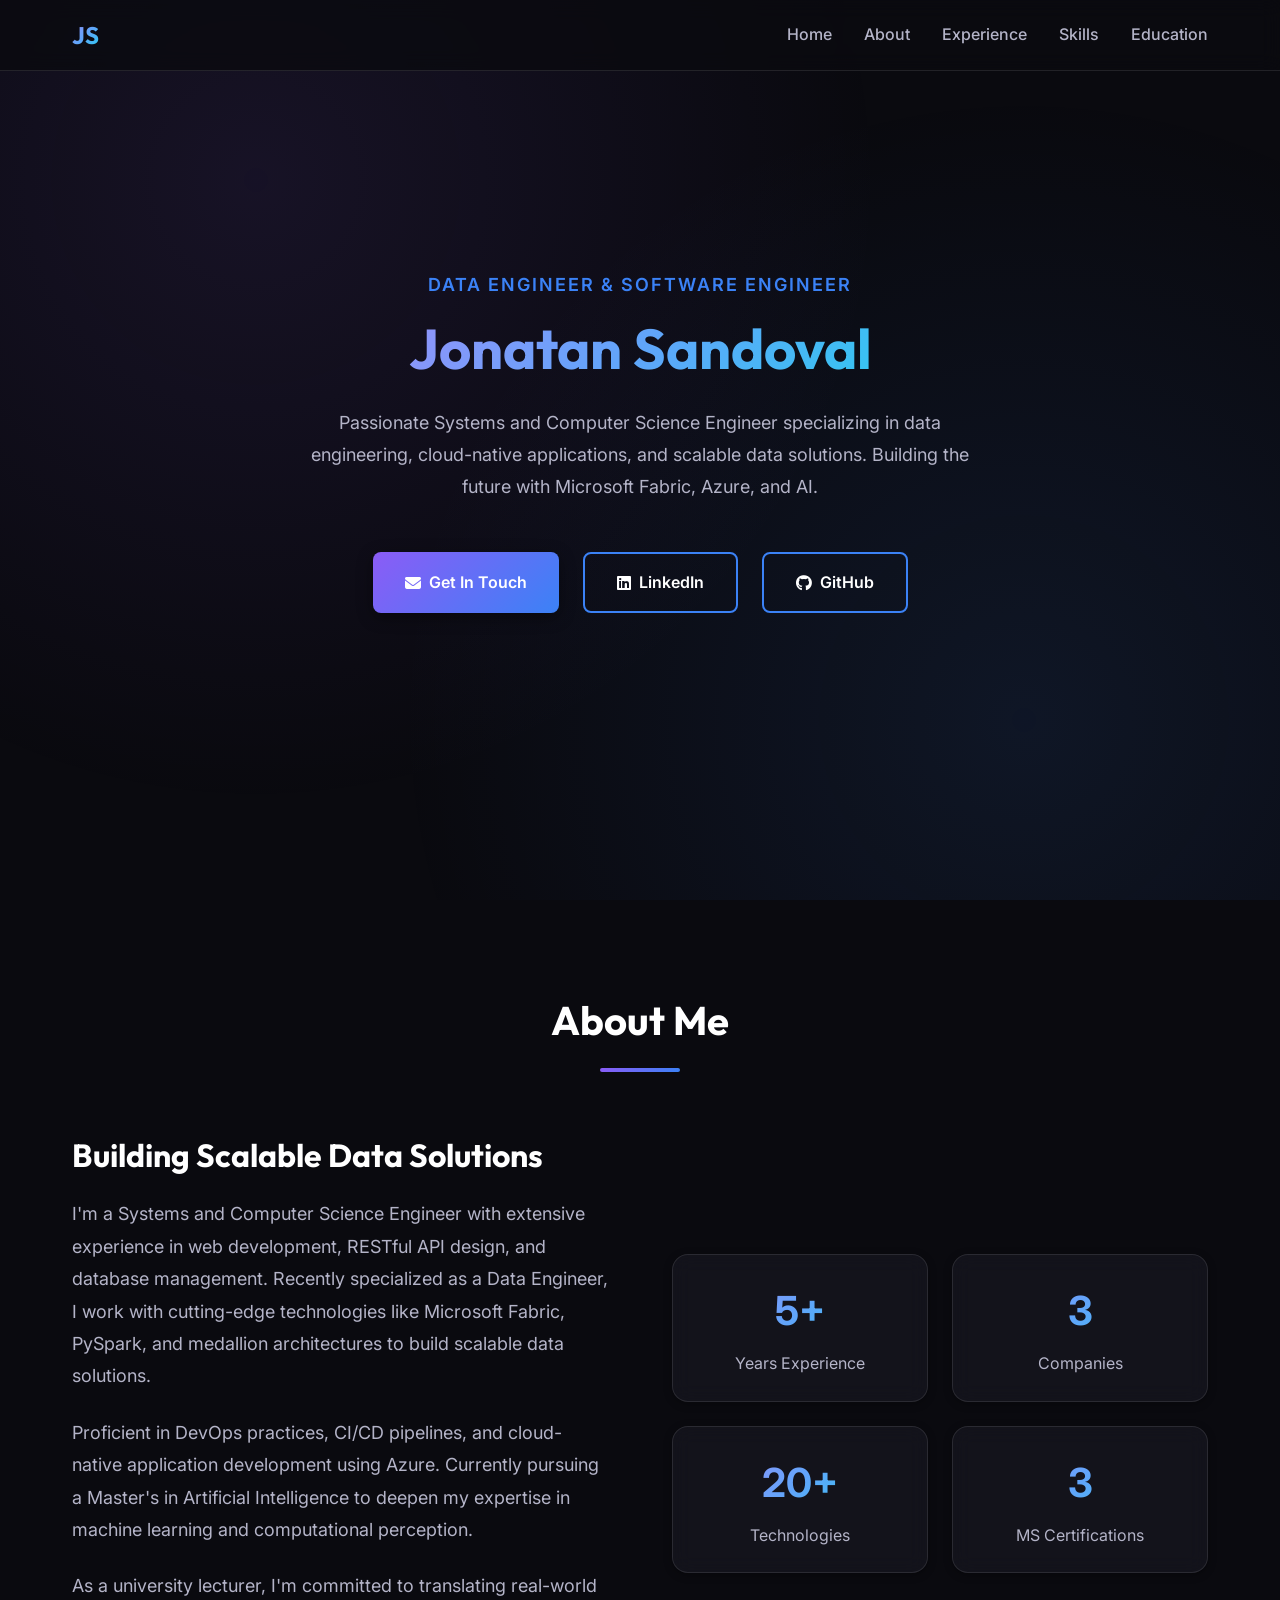
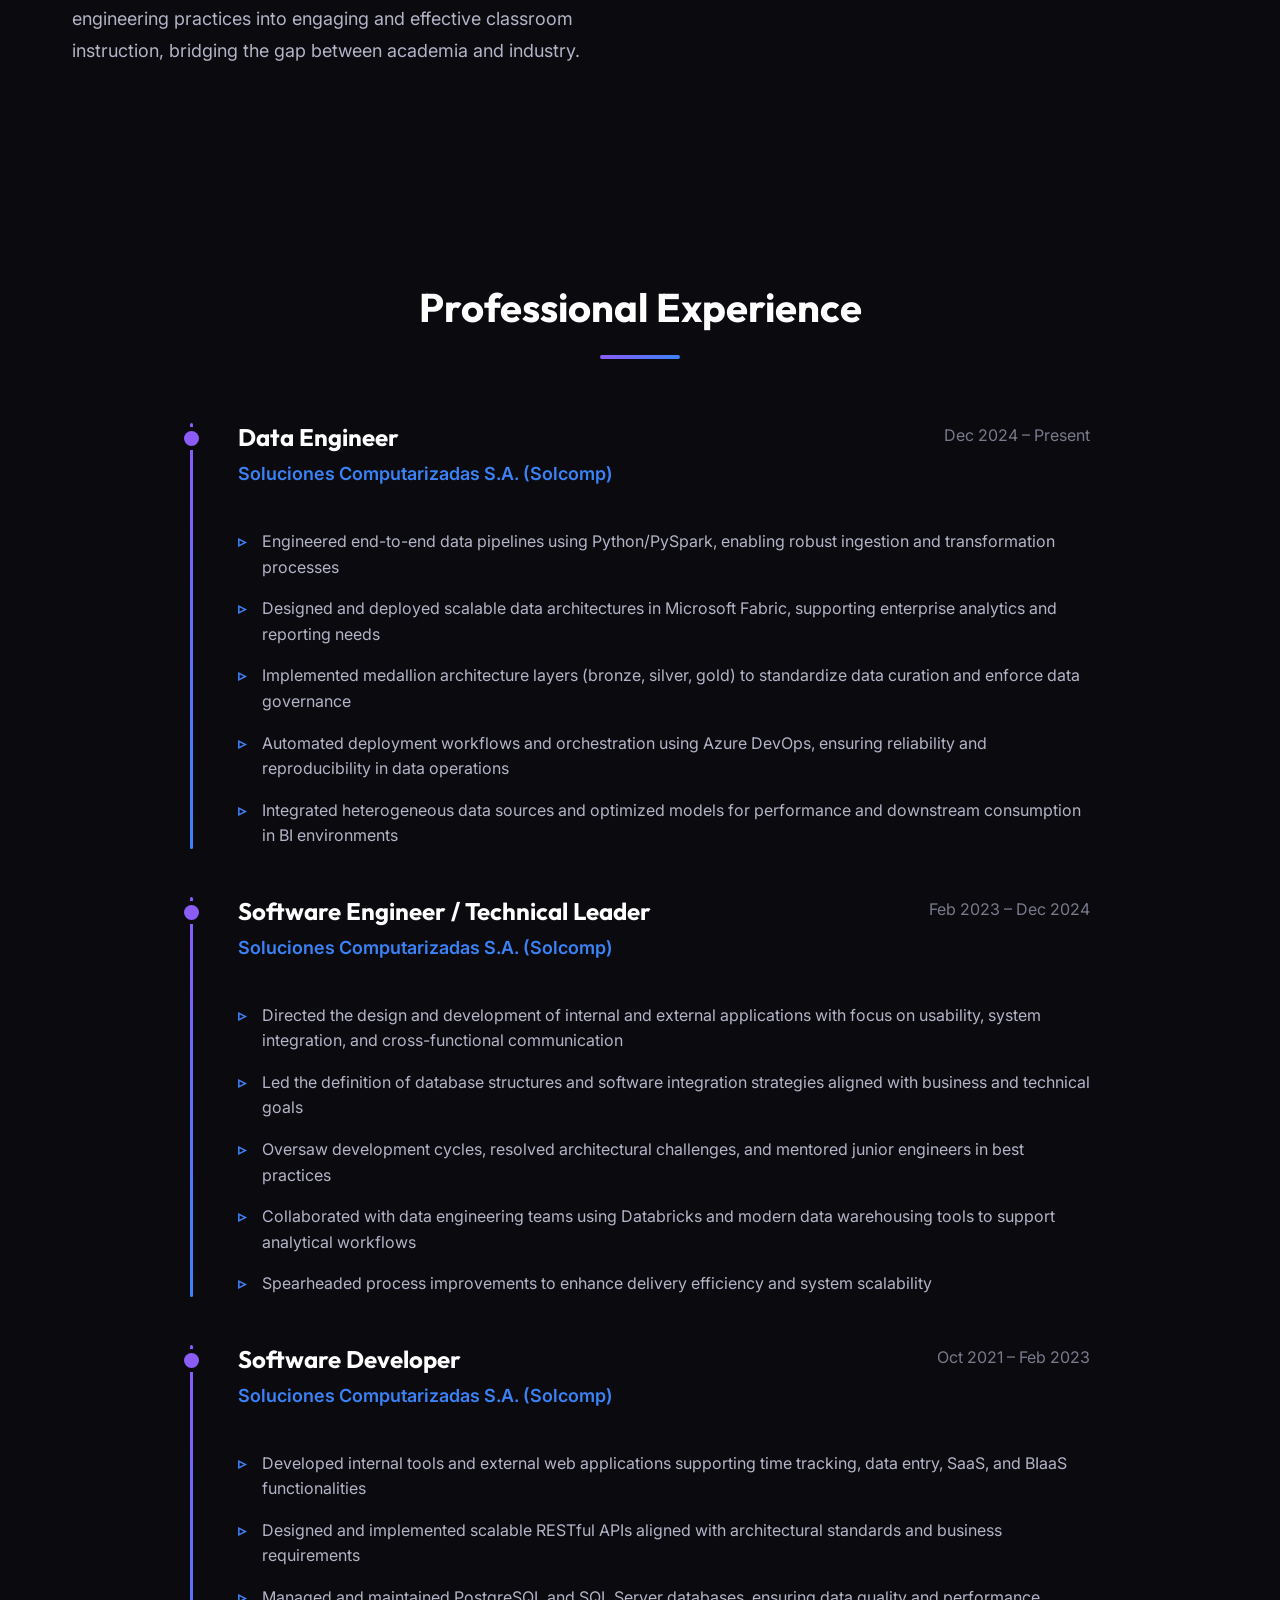
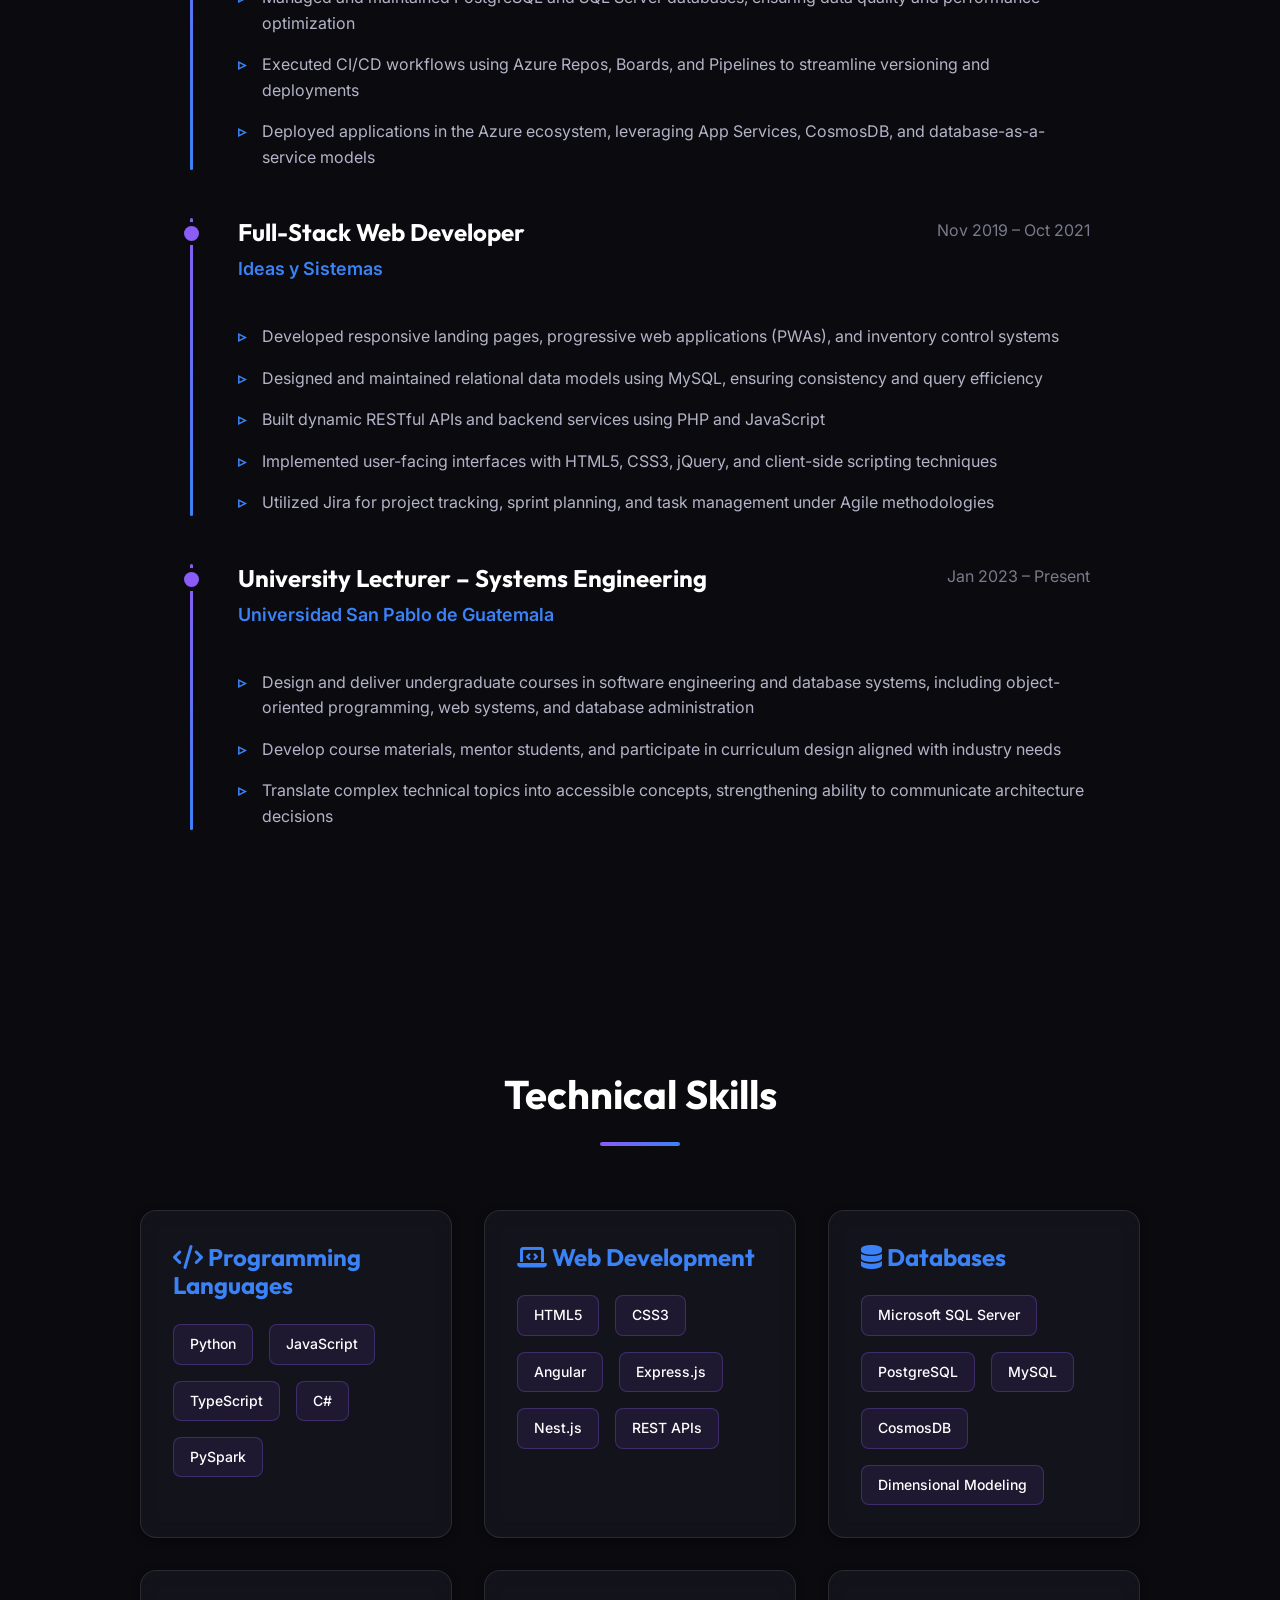
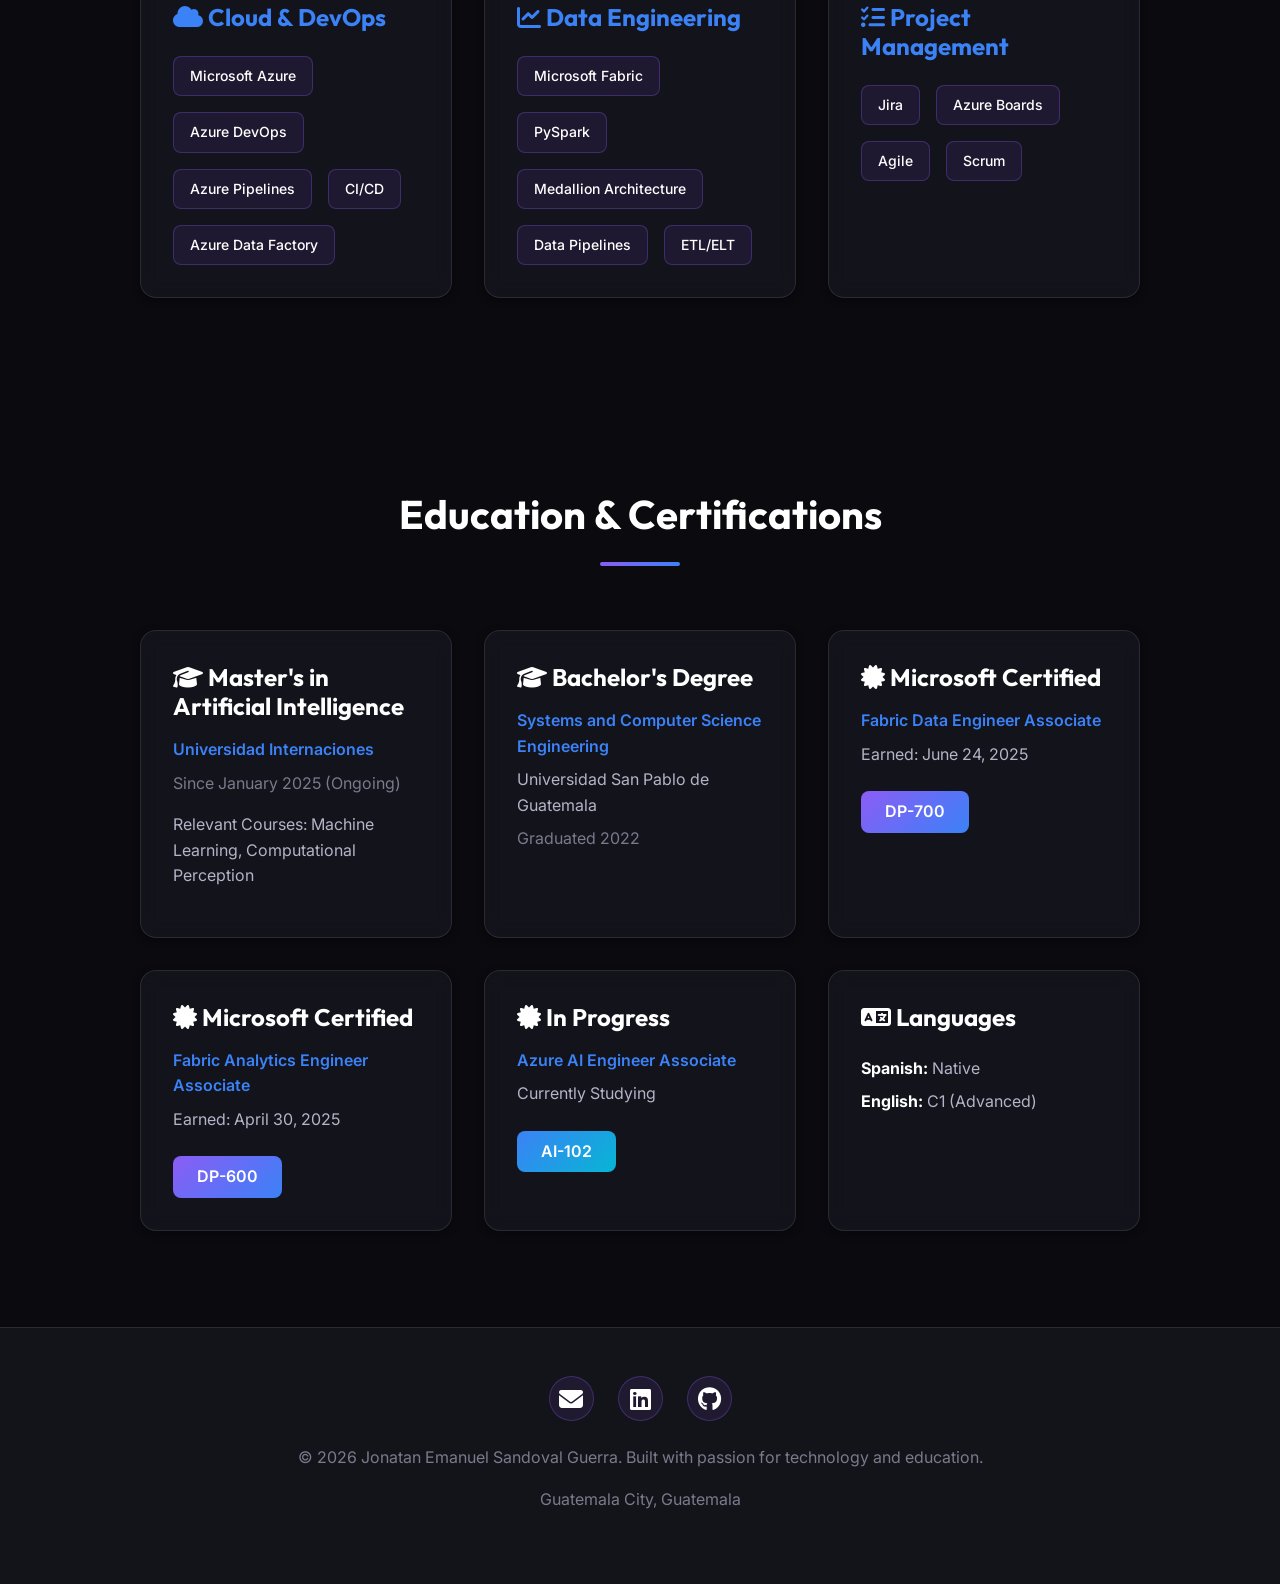
==== portfolio.html @ a6988dd6 ":construction_worker: Initial Portfolio Version" ====
<!DOCTYPE html>
<html lang="es">
<head>
    <meta charset="UTF-8">
    <meta name="viewport" content="width=device-width, initial-scale=1.0">
    <meta name="description" content="Jonatan Sandoval - Data Engineer, Software Engineer, and University Lecturer specializing in cloud-native applications, data pipelines, and AI.">
    <meta name="keywords" content="Data Engineer, Software Engineer, Microsoft Fabric, Azure, PySpark, Web Development">
    <meta name="author" content="Jonatan Emanuel Sandoval Guerra">
    <title>Jonatan Sandoval | Data Engineer & Software Engineer</title>
    
    <!-- Google Fonts -->
    <link rel="preconnect" href="https://fonts.googleapis.com">
    <link rel="preconnect" href="https://fonts.gstatic.com" crossorigin>
    <link href="https://fonts.googleapis.com/css2?family=Inter:wght@300;400;500;600;700&family=Outfit:wght@600;700;800&display=swap" rel="stylesheet">
    
    <!-- Font Awesome for Icons -->
    <link rel="stylesheet" href="https://cdnjs.cloudflare.com/ajax/libs/font-awesome/6.5.1/css/all.min.css">
    
    <!-- Stylesheet -->
    <link rel="stylesheet" href="styles.css">
</head>
<body>
    <!-- Navigation -->
    <nav class="navbar" id="navbar">
        <div class="container nav-container">
            <a href="#home" class="nav-logo">JS</a>
            <button class="nav-toggle" id="navToggle" aria-label="Toggle navigation">
                <span></span>
                <span></span>
                <span></span>
            </button>
            <ul class="nav-menu" id="navMenu">
                <li><a href="#home" class="nav-link">Home</a></li>
                <li><a href="#about" class="nav-link">About</a></li>
                <li><a href="#experience" class="nav-link">Experience</a></li>
                <li><a href="#skills" class="nav-link">Skills</a></li>
                <li><a href="#education" class="nav-link">Education</a></li>
            </ul>
        </div>
    </nav>

    <!-- Hero Section -->
    <section class="hero section" id="home">
        <div class="container">
            <div class="hero-content">
                <p class="hero-subtitle">Data Engineer & Software Engineer</p>
                <h1 class="hero-title">Jonatan Sandoval</h1>
                <p class="hero-description">
                    Passionate Systems and Computer Science Engineer specializing in data engineering, cloud-native applications, 
                    and scalable data solutions. Building the future with Microsoft Fabric, Azure, and AI.
                </p>
                <div class="hero-cta">
                    <a href="mailto:jona.sandovalguerra@gmail.com" class="btn btn-primary">
                        <i class="fas fa-envelope"></i> Get In Touch
                    </a>
                    <a href="https://www.linkedin.com/in/jonatan-sandoval/" target="_blank" rel="noopener noreferrer" class="btn btn-secondary">
                        <i class="fab fa-linkedin"></i> LinkedIn
                    </a>
                    <a href="https://www.github.com/Jonatan-ESG" target="_blank" rel="noopener noreferrer" class="btn btn-secondary">
                        <i class="fab fa-github"></i> GitHub
                    </a>
                </div>
            </div>
        </div>
    </section>

    <!-- About Section -->
    <section class="about section" id="about">
        <div class="container">
            <h2 class="section-title">About Me</h2>
            <div class="about-content">
                <div class="about-text">
                    <h3>Building Scalable Data Solutions</h3>
                    <p>
                        I'm a Systems and Computer Science Engineer with extensive experience in web development, 
                        RESTful API design, and database management. Recently specialized as a Data Engineer, 
                        I work with cutting-edge technologies like Microsoft Fabric, PySpark, and medallion architectures 
                        to build scalable data solutions.
                    </p>
                    <p>
                        Proficient in DevOps practices, CI/CD pipelines, and cloud-native application development using Azure. 
                        Currently pursuing a Master's in Artificial Intelligence to deepen my expertise in machine learning 
                        and computational perception.
                    </p>
                    <p>
                        As a university lecturer, I'm committed to translating real-world engineering practices into 
                        engaging and effective classroom instruction, bridging the gap between academia and industry.
                    </p>
                </div>
                <div class="about-stats">
                    <div class="stat-card card">
                        <span class="stat-number">5+</span>
                        <span class="stat-label">Years Experience</span>
                    </div>
                    <div class="stat-card card">
                        <span class="stat-number">3</span>
                        <span class="stat-label">Companies</span>
                    </div>
                    <div class="stat-card card">
                        <span class="stat-number">20+</span>
                        <span class="stat-label">Technologies</span>
                    </div>
                    <div class="stat-card card">
                        <span class="stat-number">3</span>
                        <span class="stat-label">MS Certifications</span>
                    </div>
                </div>
            </div>
        </div>
    </section>

    <!-- Experience Section -->
    <section class="experience section" id="experience">
        <div class="container">
            <h2 class="section-title">Professional Experience</h2>
            <div class="experience-timeline">
                <!-- Current Role -->
                <div class="timeline-item fade-in">
                    <div class="timeline-header">
                        <div>
                            <h3 class="timeline-title">Data Engineer</h3>
                            <p class="timeline-company">Soluciones Computarizadas S.A. (Solcomp)</p>
                        </div>
                        <span class="timeline-date">Dec 2024 – Present</span>
                    </div>
                    <ul class="timeline-description">
                        <li>Engineered end-to-end data pipelines using Python/PySpark, enabling robust ingestion and transformation processes</li>
                        <li>Designed and deployed scalable data architectures in Microsoft Fabric, supporting enterprise analytics and reporting needs</li>
                        <li>Implemented medallion architecture layers (bronze, silver, gold) to standardize data curation and enforce data governance</li>
                        <li>Automated deployment workflows and orchestration using Azure DevOps, ensuring reliability and reproducibility in data operations</li>
                        <li>Integrated heterogeneous data sources and optimized models for performance and downstream consumption in BI environments</li>
                    </ul>
                </div>

                <!-- Software Engineer / Technical Leader -->
                <div class="timeline-item fade-in">
                    <div class="timeline-header">
                        <div>
                            <h3 class="timeline-title">Software Engineer / Technical Leader</h3>
                            <p class="timeline-company">Soluciones Computarizadas S.A. (Solcomp)</p>
                        </div>
                        <span class="timeline-date">Feb 2023 – Dec 2024</span>
                    </div>
                    <ul class="timeline-description">
                        <li>Directed the design and development of internal and external applications with focus on usability, system integration, and cross-functional communication</li>
                        <li>Led the definition of database structures and software integration strategies aligned with business and technical goals</li>
                        <li>Oversaw development cycles, resolved architectural challenges, and mentored junior engineers in best practices</li>
                        <li>Collaborated with data engineering teams using Databricks and modern data warehousing tools to support analytical workflows</li>
                        <li>Spearheaded process improvements to enhance delivery efficiency and system scalability</li>
                    </ul>
                </div>

                <!-- Software Developer -->
                <div class="timeline-item fade-in">
                    <div class="timeline-header">
                        <div>
                            <h3 class="timeline-title">Software Developer</h3>
                            <p class="timeline-company">Soluciones Computarizadas S.A. (Solcomp)</p>
                        </div>
                        <span class="timeline-date">Oct 2021 – Feb 2023</span>
                    </div>
                    <ul class="timeline-description">
                        <li>Developed internal tools and external web applications supporting time tracking, data entry, SaaS, and BIaaS functionalities</li>
                        <li>Designed and implemented scalable RESTful APIs aligned with architectural standards and business requirements</li>
                        <li>Managed and maintained PostgreSQL and SQL Server databases, ensuring data quality and performance optimization</li>
                        <li>Executed CI/CD workflows using Azure Repos, Boards, and Pipelines to streamline versioning and deployments</li>
                        <li>Deployed applications in the Azure ecosystem, leveraging App Services, CosmosDB, and database-as-a-service models</li>
                    </ul>
                </div>

                <!-- Full-Stack Web Developer -->
                <div class="timeline-item fade-in">
                    <div class="timeline-header">
                        <div>
                            <h3 class="timeline-title">Full-Stack Web Developer</h3>
                            <p class="timeline-company">Ideas y Sistemas</p>
                        </div>
                        <span class="timeline-date">Nov 2019 – Oct 2021</span>
                    </div>
                    <ul class="timeline-description">
                        <li>Developed responsive landing pages, progressive web applications (PWAs), and inventory control systems</li>
                        <li>Designed and maintained relational data models using MySQL, ensuring consistency and query efficiency</li>
                        <li>Built dynamic RESTful APIs and backend services using PHP and JavaScript</li>
                        <li>Implemented user-facing interfaces with HTML5, CSS3, jQuery, and client-side scripting techniques</li>
                        <li>Utilized Jira for project tracking, sprint planning, and task management under Agile methodologies</li>
                    </ul>
                </div>

                <!-- University Lecturer -->
                <div class="timeline-item fade-in">
                    <div class="timeline-header">
                        <div>
                            <h3 class="timeline-title">University Lecturer – Systems Engineering</h3>
                            <p class="timeline-company">Universidad San Pablo de Guatemala</p>
                        </div>
                        <span class="timeline-date">Jan 2023 – Present</span>
                    </div>
                    <ul class="timeline-description">
                        <li>Design and deliver undergraduate courses in software engineering and database systems, including object-oriented programming, web systems, and database administration</li>
                        <li>Develop course materials, mentor students, and participate in curriculum design aligned with industry needs</li>
                        <li>Translate complex technical topics into accessible concepts, strengthening ability to communicate architecture decisions</li>
                    </ul>
                </div>
            </div>
        </div>
    </section>

    <!-- Skills Section -->
    <section class="skills section" id="skills">
        <div class="container">
            <h2 class="section-title">Technical Skills</h2>
            <div class="skills-grid">
                <div class="skill-category card">
                    <h3><i class="fas fa-code"></i> Programming Languages</h3>
                    <div class="skill-tags">
                        <span class="skill-tag">Python</span>
                        <span class="skill-tag">JavaScript</span>
                        <span class="skill-tag">TypeScript</span>
                        <span class="skill-tag">C#</span>
                        <span class="skill-tag">PySpark</span>
                    </div>
                </div>

                <div class="skill-category card">
                    <h3><i class="fas fa-laptop-code"></i> Web Development</h3>
                    <div class="skill-tags">
                        <span class="skill-tag">HTML5</span>
                        <span class="skill-tag">CSS3</span>
                        <span class="skill-tag">Angular</span>
                        <span class="skill-tag">Express.js</span>
                        <span class="skill-tag">Nest.js</span>
                        <span class="skill-tag">REST APIs</span>
                    </div>
                </div>

                <div class="skill-category card">
                    <h3><i class="fas fa-database"></i> Databases</h3>
                    <div class="skill-tags">
                        <span class="skill-tag">Microsoft SQL Server</span>
                        <span class="skill-tag">PostgreSQL</span>
                        <span class="skill-tag">MySQL</span>
                        <span class="skill-tag">CosmosDB</span>
                        <span class="skill-tag">Dimensional Modeling</span>
                    </div>
                </div>

                <div class="skill-category card">
                    <h3><i class="fas fa-cloud"></i> Cloud & DevOps</h3>
                    <div class="skill-tags">
                        <span class="skill-tag">Microsoft Azure</span>
                        <span class="skill-tag">Azure DevOps</span>
                        <span class="skill-tag">Azure Pipelines</span>
                        <span class="skill-tag">CI/CD</span>
                        <span class="skill-tag">Azure Data Factory</span>
                    </div>
                </div>

                <div class="skill-category card">
                    <h3><i class="fas fa-chart-line"></i> Data Engineering</h3>
                    <div class="skill-tags">
                        <span class="skill-tag">Microsoft Fabric</span>
                        <span class="skill-tag">PySpark</span>
                        <span class="skill-tag">Medallion Architecture</span>
                        <span class="skill-tag">Data Pipelines</span>
                        <span class="skill-tag">ETL/ELT</span>
                    </div>
                </div>

                <div class="skill-category card">
                    <h3><i class="fas fa-tasks"></i> Project Management</h3>
                    <div class="skill-tags">
                        <span class="skill-tag">Jira</span>
                        <span class="skill-tag">Azure Boards</span>
                        <span class="skill-tag">Agile</span>
                        <span class="skill-tag">Scrum</span>
                    </div>
                </div>
            </div>
        </div>
    </section>

    <!-- Education Section -->
    <section class="education section" id="education">
        <div class="container">
            <h2 class="section-title">Education & Certifications</h2>
            <div class="education-grid">
                <div class="education-card card">
                    <h3><i class="fas fa-graduation-cap"></i> Master's in Artificial Intelligence</h3>
                    <p class="education-degree">Universidad Internaciones</p>
                    <p class="education-date">Since January 2025 (Ongoing)</p>
                    <p style="margin-top: var(--spacing-sm); color: var(--color-text-secondary);">
                        Relevant Courses: Machine Learning, Computational Perception
                    </p>
                </div>

                <div class="education-card card">
                    <h3><i class="fas fa-graduation-cap"></i> Bachelor's Degree</h3>
                    <p class="education-degree">Systems and Computer Science Engineering</p>
                    <p style="color: var(--color-text-secondary); margin-bottom: var(--spacing-xs);">Universidad San Pablo de Guatemala</p>
                    <p class="education-date">Graduated 2022</p>
                </div>

                <div class="education-card card">
                    <h3><i class="fas fa-certificate"></i> Microsoft Certified</h3>
                    <p class="education-degree">Fabric Data Engineer Associate</p>
                    <p style="color: var(--color-text-secondary); margin-bottom: var(--spacing-xs);">Earned: June 24, 2025</p>
                    <span class="certification-badge">DP-700</span>
                </div>

                <div class="education-card card">
                    <h3><i class="fas fa-certificate"></i> Microsoft Certified</h3>
                    <p class="education-degree">Fabric Analytics Engineer Associate</p>
                    <p style="color: var(--color-text-secondary); margin-bottom: var(--spacing-xs);">Earned: April 30, 2025</p>
                    <span class="certification-badge">DP-600</span>
                </div>

                <div class="education-card card">
                    <h3><i class="fas fa-certificate"></i> In Progress</h3>
                    <p class="education-degree">Azure AI Engineer Associate</p>
                    <p style="color: var(--color-text-secondary); margin-bottom: var(--spacing-xs);">Currently Studying</p>
                    <span class="certification-badge" style="background: linear-gradient(135deg, #3b82f6, #06b6d4);">AI-102</span>
                </div>

                <div class="education-card card">
                    <h3><i class="fas fa-language"></i> Languages</h3>
                    <div style="margin-top: var(--spacing-md);">
                        <p style="color: var(--color-text-secondary); margin-bottom: var(--spacing-xs);">
                            <strong style="color: var(--color-text-primary);">Spanish:</strong> Native
                        </p>
                        <p style="color: var(--color-text-secondary);">
                            <strong style="color: var(--color-text-primary);">English:</strong> C1 (Advanced)
                        </p>
                    </div>
                </div>
            </div>
        </div>
    </section>

    <!-- Footer -->
    <footer class="footer">
        <div class="container">
            <div class="footer-content">
                <div class="social-links">
                    <a href="mailto:jona.sandovalguerra@gmail.com" class="social-link" aria-label="Email">
                        <i class="fas fa-envelope"></i>
                    </a>
                    <a href="https://www.linkedin.com/in/jonatan-sandoval/" target="_blank" rel="noopener noreferrer" class="social-link" aria-label="LinkedIn">
                        <i class="fab fa-linkedin"></i>
                    </a>
                    <a href="https://www.github.com/Jonatan-ESG" target="_blank" rel="noopener noreferrer" class="social-link" aria-label="GitHub">
                        <i class="fab fa-github"></i>
                    </a>
                </div>
                <p class="footer-text">
                    &copy; 2026 Jonatan Emanuel Sandoval Guerra. Built with passion for technology and education.
                </p>
                <p class="footer-text">
                    Guatemala City, Guatemala
                </p>
            </div>
        </div>
    </footer>

    <!-- JavaScript -->
    <script src="script.js"></script>
</body>
</html>
---- styles.css ----
/* ===== CSS CUSTOM PROPERTIES (DESIGN TOKENS) ===== */
:root {
  /* Color Palette */
  --color-bg-primary: #0a0a0f;
  --color-bg-secondary: #13131a;
  --color-bg-card: rgba(25, 25, 35, 0.6);
  --color-text-primary: #ffffff;
  --color-text-secondary: #b4b4c8;
  --color-text-muted: #7a7a8c;
  
  /* Gradient Colors */
  --color-accent-1: #8b5cf6;
  --color-accent-2: #3b82f6;
  --color-accent-3: #06b6d4;
  --gradient-primary: linear-gradient(135deg, var(--color-accent-1), var(--color-accent-2));
  --gradient-secondary: linear-gradient(135deg, var(--color-accent-2), var(--color-accent-3));
  --gradient-text: linear-gradient(135deg, #a78bfa, #60a5fa, #22d3ee);
  
  /* Spacing */
  --spacing-xs: 0.5rem;
  --spacing-sm: 1rem;
  --spacing-md: 1.5rem;
  --spacing-lg: 2rem;
  --spacing-xl: 3rem;
  --spacing-2xl: 4rem;
  --spacing-3xl: 6rem;
  
  /* Typography */
  --font-primary: 'Inter', -apple-system, BlinkMacSystemFont, 'Segoe UI', sans-serif;
  --font-heading: 'Outfit', -apple-system, BlinkMacSystemFont, 'Segoe UI', sans-serif;
  --font-size-xs: 0.875rem;
  --font-size-sm: 1rem;
  --font-size-md: 1.125rem;
  --font-size-lg: 1.5rem;
  --font-size-xl: 2rem;
  --font-size-2xl: 2.5rem;
  --font-size-3xl: 3.5rem;
  
  /* Effects */
  --border-radius-sm: 0.5rem;
  --border-radius-md: 1rem;
  --border-radius-lg: 1.5rem;
  --shadow-sm: 0 2px 8px rgba(0, 0, 0, 0.3);
  --shadow-md: 0 4px 16px rgba(0, 0, 0, 0.4);
  --shadow-lg: 0 8px 32px rgba(0, 0, 0, 0.5);
  --shadow-glow: 0 0 40px rgba(139, 92, 246, 0.3);
  
  /* Transitions */
  --transition-fast: 0.2s ease;
  --transition-normal: 0.3s ease;
  --transition-slow: 0.5s ease;
}

/* ===== RESET & BASE STYLES ===== */
* {
  margin: 0;
  padding: 0;
  box-sizing: border-box;
}

html {
  scroll-behavior: smooth;
  font-size: 16px;
}

body {
  font-family: var(--font-primary);
  background: var(--color-bg-primary);
  color: var(--color-text-primary);
  line-height: 1.6;
  overflow-x: hidden;
}

/* Background gradient overlay */
body::before {
  content: '';
  position: fixed;
  top: 0;
  left: 0;
  width: 100%;
  height: 100%;
  background: radial-gradient(circle at 20% 20%, rgba(139, 92, 246, 0.1) 0%, transparent 50%),
              radial-gradient(circle at 80% 80%, rgba(59, 130, 246, 0.1) 0%, transparent 50%);
  pointer-events: none;
  z-index: -1;
}

/* ===== TYPOGRAPHY ===== */
h1, h2, h3, h4, h5, h6 {
  font-family: var(--font-heading);
  font-weight: 700;
  line-height: 1.2;
  margin-bottom: var(--spacing-md);
}

h1 {
  font-size: var(--font-size-3xl);
  background: var(--gradient-text);
  -webkit-background-clip: text;
  -webkit-text-fill-color: transparent;
  background-clip: text;
}

h2 {
  font-size: var(--font-size-2xl);
  color: var(--color-text-primary);
}

h3 {
  font-size: var(--font-size-xl);
  color: var(--color-text-primary);
}

p {
  margin-bottom: var(--spacing-sm);
  color: var(--color-text-secondary);
}

a {
  color: var(--color-accent-2);
  text-decoration: none;
  transition: color var(--transition-fast);
}

a:hover {
  color: var(--color-accent-3);
}

/* ===== LAYOUT COMPONENTS ===== */
.container {
  max-width: 1200px;
  margin: 0 auto;
  padding: 0 var(--spacing-lg);
}

.section {
  padding: var(--spacing-3xl) 0;
  position: relative;
}

.section-title {
  text-align: center;
  margin-bottom: var(--spacing-2xl);
  position: relative;
}

.section-title::after {
  content: '';
  display: block;
  width: 80px;
  height: 4px;
  background: var(--gradient-primary);
  margin: var(--spacing-md) auto 0;
  border-radius: 2px;
}

/* ===== NAVIGATION ===== */
.navbar {
  position: fixed;
  top: 0;
  left: 0;
  right: 0;
  background: rgba(10, 10, 15, 0.8);
  backdrop-filter: blur(10px);
  z-index: 1000;
  padding: var(--spacing-sm) 0;
  border-bottom: 1px solid rgba(255, 255, 255, 0.1);
}

.nav-container {
  display: flex;
  justify-content: space-between;
  align-items: center;
}

.nav-logo {
  font-family: var(--font-heading);
  font-size: var(--font-size-lg);
  font-weight: 700;
  background: var(--gradient-text);
  -webkit-background-clip: text;
  -webkit-text-fill-color: transparent;
  background-clip: text;
}

.nav-menu {
  display: flex;
  list-style: none;
  gap: var(--spacing-lg);
}

.nav-link {
  color: var(--color-text-secondary);
  font-weight: 500;
  transition: color var(--transition-fast);
  position: relative;
}

.nav-link::after {
  content: '';
  position: absolute;
  bottom: -4px;
  left: 0;
  width: 0;
  height: 2px;
  background: var(--gradient-primary);
  transition: width var(--transition-normal);
}

.nav-link:hover {
  color: var(--color-text-primary);
}

.nav-link:hover::after {
  width: 100%;
}

.nav-toggle {
  display: none;
  flex-direction: column;
  gap: 4px;
  background: none;
  border: none;
  cursor: pointer;
}

.nav-toggle span {
  width: 25px;
  height: 3px;
  background: var(--color-text-primary);
  border-radius: 2px;
  transition: var(--transition-fast);
}

/* ===== HERO SECTION ===== */
.hero {
  min-height: 100vh;
  display: flex;
  align-items: center;
  justify-content: center;
  text-align: center;
  position: relative;
  padding-top: 80px;
}

.hero-content {
  animation: fadeInUp 1s ease;
}

.hero-subtitle {
  font-size: var(--font-size-md);
  color: var(--color-accent-2);
  font-weight: 600;
  margin-bottom: var(--spacing-sm);
  text-transform: uppercase;
  letter-spacing: 2px;
}

.hero-title {
  margin-bottom: var(--spacing-md);
}

.hero-description {
  font-size: var(--font-size-md);
  color: var(--color-text-secondary);
  max-width: 700px;
  margin: 0 auto var(--spacing-xl);
  line-height: 1.8;
}

.hero-cta {
  display: flex;
  gap: var(--spacing-md);
  justify-content: center;
  flex-wrap: wrap;
}

/* ===== BUTTONS ===== */
.btn {
  display: inline-flex;
  align-items: center;
  gap: var(--spacing-xs);
  padding: var(--spacing-sm) var(--spacing-lg);
  border-radius: var(--border-radius-sm);
  font-weight: 600;
  font-size: var(--font-size-sm);
  cursor: pointer;
  transition: all var(--transition-normal);
  border: none;
  text-decoration: none;
}

.btn-primary {
  background: var(--gradient-primary);
  color: var(--color-text-primary);
  box-shadow: var(--shadow-md);
}

.btn-primary:hover {
  transform: translateY(-2px);
  box-shadow: var(--shadow-glow);
}

.btn-secondary {
  background: transparent;
  color: var(--color-text-primary);
  border: 2px solid var(--color-accent-2);
}

.btn-secondary:hover {
  background: rgba(59, 130, 246, 0.1);
  transform: translateY(-2px);
}

/* ===== CARDS ===== */
.card {
  background: var(--color-bg-card);
  backdrop-filter: blur(10px);
  border: 1px solid rgba(255, 255, 255, 0.1);
  border-radius: var(--border-radius-md);
  padding: var(--spacing-lg);
  transition: all var(--transition-normal);
  box-shadow: var(--shadow-sm);
}

.card:hover {
  transform: translateY(-4px);
  box-shadow: var(--shadow-md);
  border-color: rgba(139, 92, 246, 0.3);
}

/* ===== ABOUT SECTION ===== */
.about-content {
  display: grid;
  grid-template-columns: 1fr 1fr;
  gap: var(--spacing-2xl);
  align-items: center;
}

.about-text h2 {
  margin-bottom: var(--spacing-md);
}

.about-text p {
  font-size: var(--font-size-md);
  line-height: 1.8;
  margin-bottom: var(--spacing-md);
}

.about-stats {
  display: grid;
  grid-template-columns: repeat(2, 1fr);
  gap: var(--spacing-md);
}

.stat-card {
  text-align: center;
  padding: var(--spacing-md);
}

.stat-number {
  font-size: var(--font-size-2xl);
  font-weight: 700;
  background: var(--gradient-text);
  -webkit-background-clip: text;
  -webkit-text-fill-color: transparent;
  background-clip: text;
  display: block;
  margin-bottom: var(--spacing-xs);
}

.stat-label {
  color: var(--color-text-secondary);
  font-size: var(--font-size-sm);
}

/* ===== EXPERIENCE SECTION ===== */
.experience-timeline {
  position: relative;
  max-width: 900px;
  margin: 0 auto;
}

.timeline-item {
  margin-bottom: var(--spacing-xl);
  position: relative;
  padding-left: var(--spacing-xl);
}

.timeline-item::before {
  content: '';
  position: absolute;
  left: 0;
  top: 0;
  width: 3px;
  height: 100%;
  background: var(--gradient-primary);
  border-radius: 2px;
}

.timeline-item::after {
  content: '';
  position: absolute;
  left: -6px;
  top: 8px;
  width: 15px;
  height: 15px;
  background: var(--color-accent-1);
  border-radius: 50%;
  box-shadow: 0 0 0 4px var(--color-bg-primary);
}

.timeline-header {
  display: flex;
  justify-content: space-between;
  align-items: flex-start;
  margin-bottom: var(--spacing-sm);
  flex-wrap: wrap;
  gap: var(--spacing-sm);
}

.timeline-title {
  font-size: var(--font-size-lg);
  color: var(--color-text-primary);
  margin-bottom: var(--spacing-xs);
}

.timeline-company {
  font-size: var(--font-size-md);
  color: var(--color-accent-2);
  font-weight: 600;
}

.timeline-date {
  color: var(--color-text-muted);
  font-size: var(--font-size-sm);
  white-space: nowrap;
}

.timeline-description {
  list-style: none;
  margin-top: var(--spacing-md);
}

.timeline-description li {
  color: var(--color-text-secondary);
  margin-bottom: var(--spacing-sm);
  padding-left: var(--spacing-md);
  position: relative;
}

.timeline-description li::before {
  content: '▹';
  position: absolute;
  left: 0;
  color: var(--color-accent-2);
  font-weight: bold;
}

/* ===== SKILLS SECTION ===== */
.skills-grid {
  display: grid;
  grid-template-columns: repeat(auto-fit, minmax(280px, 1fr));
  gap: var(--spacing-lg);
  max-width: 1000px;
  margin: 0 auto;
}

.skill-category h3 {
  font-size: var(--font-size-lg);
  margin-bottom: var(--spacing-md);
  color: var(--color-accent-2);
}

.skill-tags {
  display: flex;
  flex-wrap: wrap;
  gap: var(--spacing-sm);
}

.skill-tag {
  background: rgba(139, 92, 246, 0.1);
  border: 1px solid rgba(139, 92, 246, 0.3);
  color: var(--color-text-primary);
  padding: var(--spacing-xs) var(--spacing-sm);
  border-radius: var(--border-radius-sm);
  font-size: var(--font-size-xs);
  font-weight: 500;
  transition: all var(--transition-fast);
}

.skill-tag:hover {
  background: rgba(139, 92, 246, 0.2);
  border-color: rgba(139, 92, 246, 0.5);
  transform: translateY(-2px);
}

/* ===== EDUCATION SECTION ===== */
.education-grid {
  display: grid;
  grid-template-columns: repeat(auto-fit, minmax(300px, 1fr));
  gap: var(--spacing-lg);
  max-width: 1000px;
  margin: 0 auto;
}

.education-card h3 {
  font-size: var(--font-size-lg);
  margin-bottom: var(--spacing-sm);
}

.education-degree {
  color: var(--color-accent-2);
  font-weight: 600;
  margin-bottom: var(--spacing-xs);
}

.education-date {
  color: var(--color-text-muted);
  font-size: var(--font-size-sm);
}

.certification-badge {
  display: inline-block;
  background: var(--gradient-primary);
  color: var(--color-text-primary);
  padding: var(--spacing-xs) var(--spacing-md);
  border-radius: var(--border-radius-sm);
  font-weight: 600;
  font-size: var(--font-size-sm);
  margin-top: var(--spacing-sm);
}

/* ===== FOOTER ===== */
.footer {
  background: var(--color-bg-secondary);
  padding: var(--spacing-xl) 0;
  text-align: center;
  border-top: 1px solid rgba(255, 255, 255, 0.1);
}

.footer-content {
  margin-bottom: var(--spacing-md);
}

.social-links {
  display: flex;
  justify-content: center;
  gap: var(--spacing-md);
  margin-bottom: var(--spacing-md);
}

.social-link {
  width: 45px;
  height: 45px;
  display: flex;
  align-items: center;
  justify-content: center;
  background: rgba(139, 92, 246, 0.1);
  border: 1px solid rgba(139, 92, 246, 0.3);
  border-radius: 50%;
  color: var(--color-text-primary);
  font-size: var(--font-size-lg);
  transition: all var(--transition-normal);
}

.social-link:hover {
  background: var(--gradient-primary);
  border-color: transparent;
  transform: translateY(-4px);
  box-shadow: var(--shadow-glow);
}

.footer-text {
  color: var(--color-text-muted);
  font-size: var(--font-size-sm);
}

/* ===== ANIMATIONS ===== */
@keyframes fadeInUp {
  from {
    opacity: 0;
    transform: translateY(30px);
  }
  to {
    opacity: 1;
    transform: translateY(0);
  }
}

.fade-in {
  opacity: 0;
  animation: fadeInUp 0.8s ease forwards;
}

/* ===== RESPONSIVE DESIGN ===== */
@media (max-width: 768px) {
  :root {
    --font-size-3xl: 2.5rem;
    --font-size-2xl: 2rem;
    --font-size-xl: 1.5rem;
    --spacing-3xl: 4rem;
    --spacing-2xl: 3rem;
  }
  
  .nav-menu {
    position: fixed;
    top: 60px;
    left: -100%;
    width: 100%;
    height: calc(100vh - 60px);
    background: rgba(10, 10, 15, 0.98);
    backdrop-filter: blur(10px);
    flex-direction: column;
    align-items: center;
    padding: var(--spacing-xl);
    transition: left var(--transition-normal);
  }
  
  .nav-menu.active {
    left: 0;
  }
  
  .nav-toggle {
    display: flex;
  }
  
  .about-content {
    grid-template-columns: 1fr;
  }
  
  .about-stats {
    grid-template-columns: repeat(2, 1fr);
  }
  
  .hero-cta {
    flex-direction: column;
    align-items: center;
  }
  
  .btn {
    width: 100%;
    max-width: 300px;
    justify-content: center;
  }
  
  .timeline-item {
    padding-left: var(--spacing-lg);
  }
  
  .timeline-header {
    flex-direction: column;
  }
}

@media (max-width: 480px) {
  .container {
    padding: 0 var(--spacing-md);
  }
  
  .about-stats {
    grid-template-columns: 1fr;
  }
  
  .skills-grid,
  .education-grid {
    grid-template-columns: 1fr;
  }
}
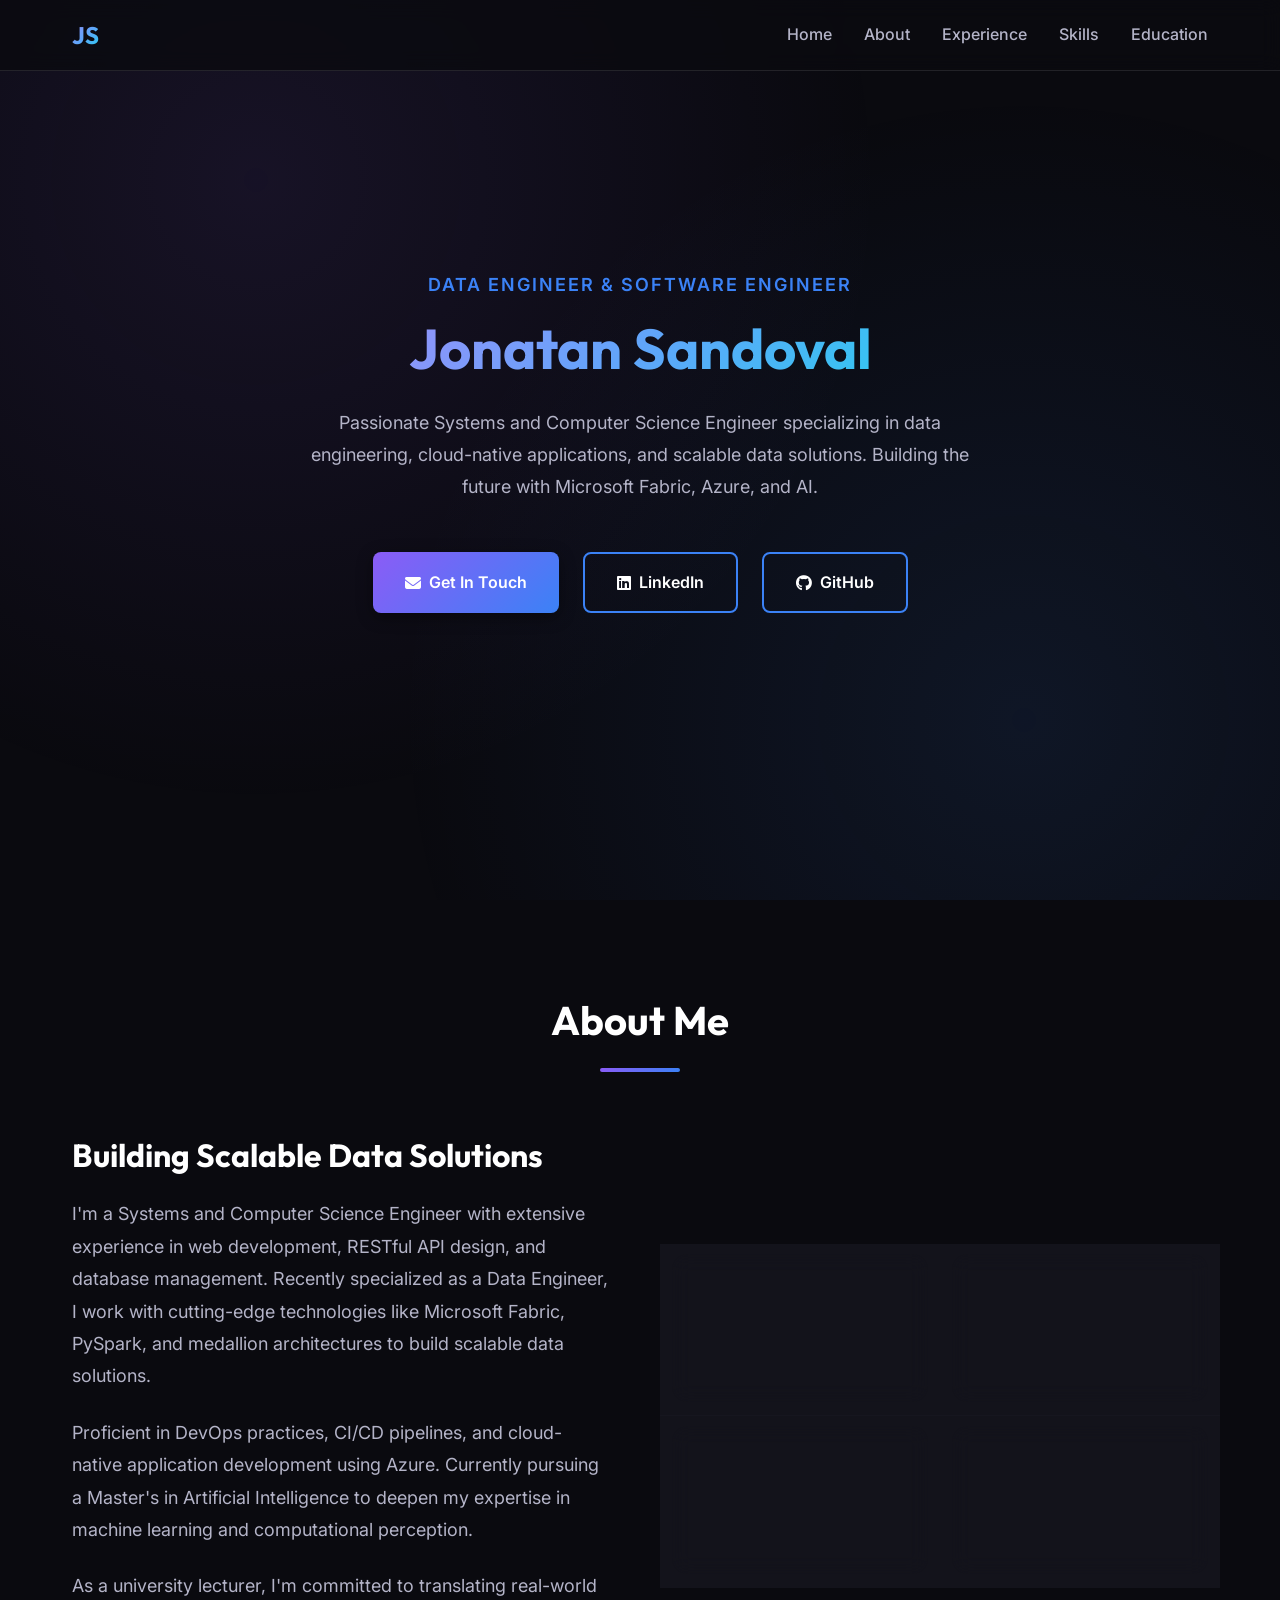
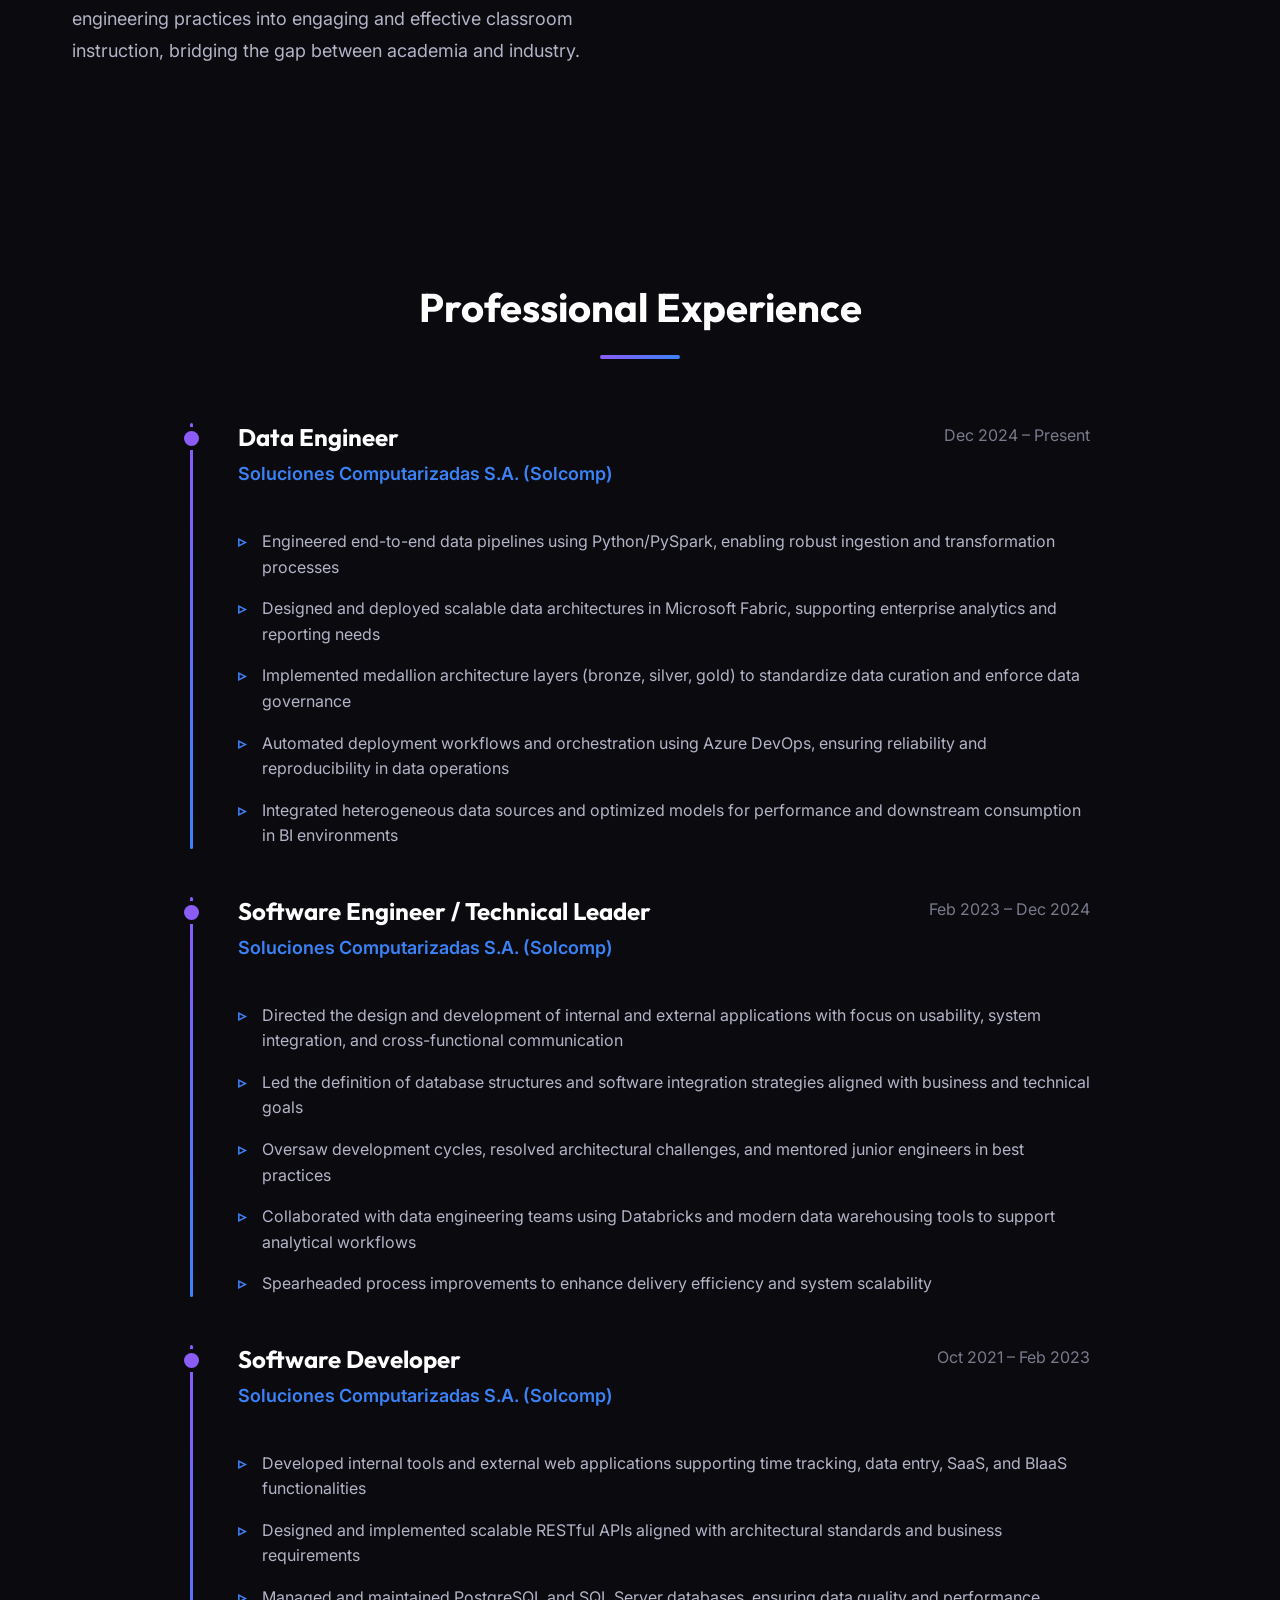
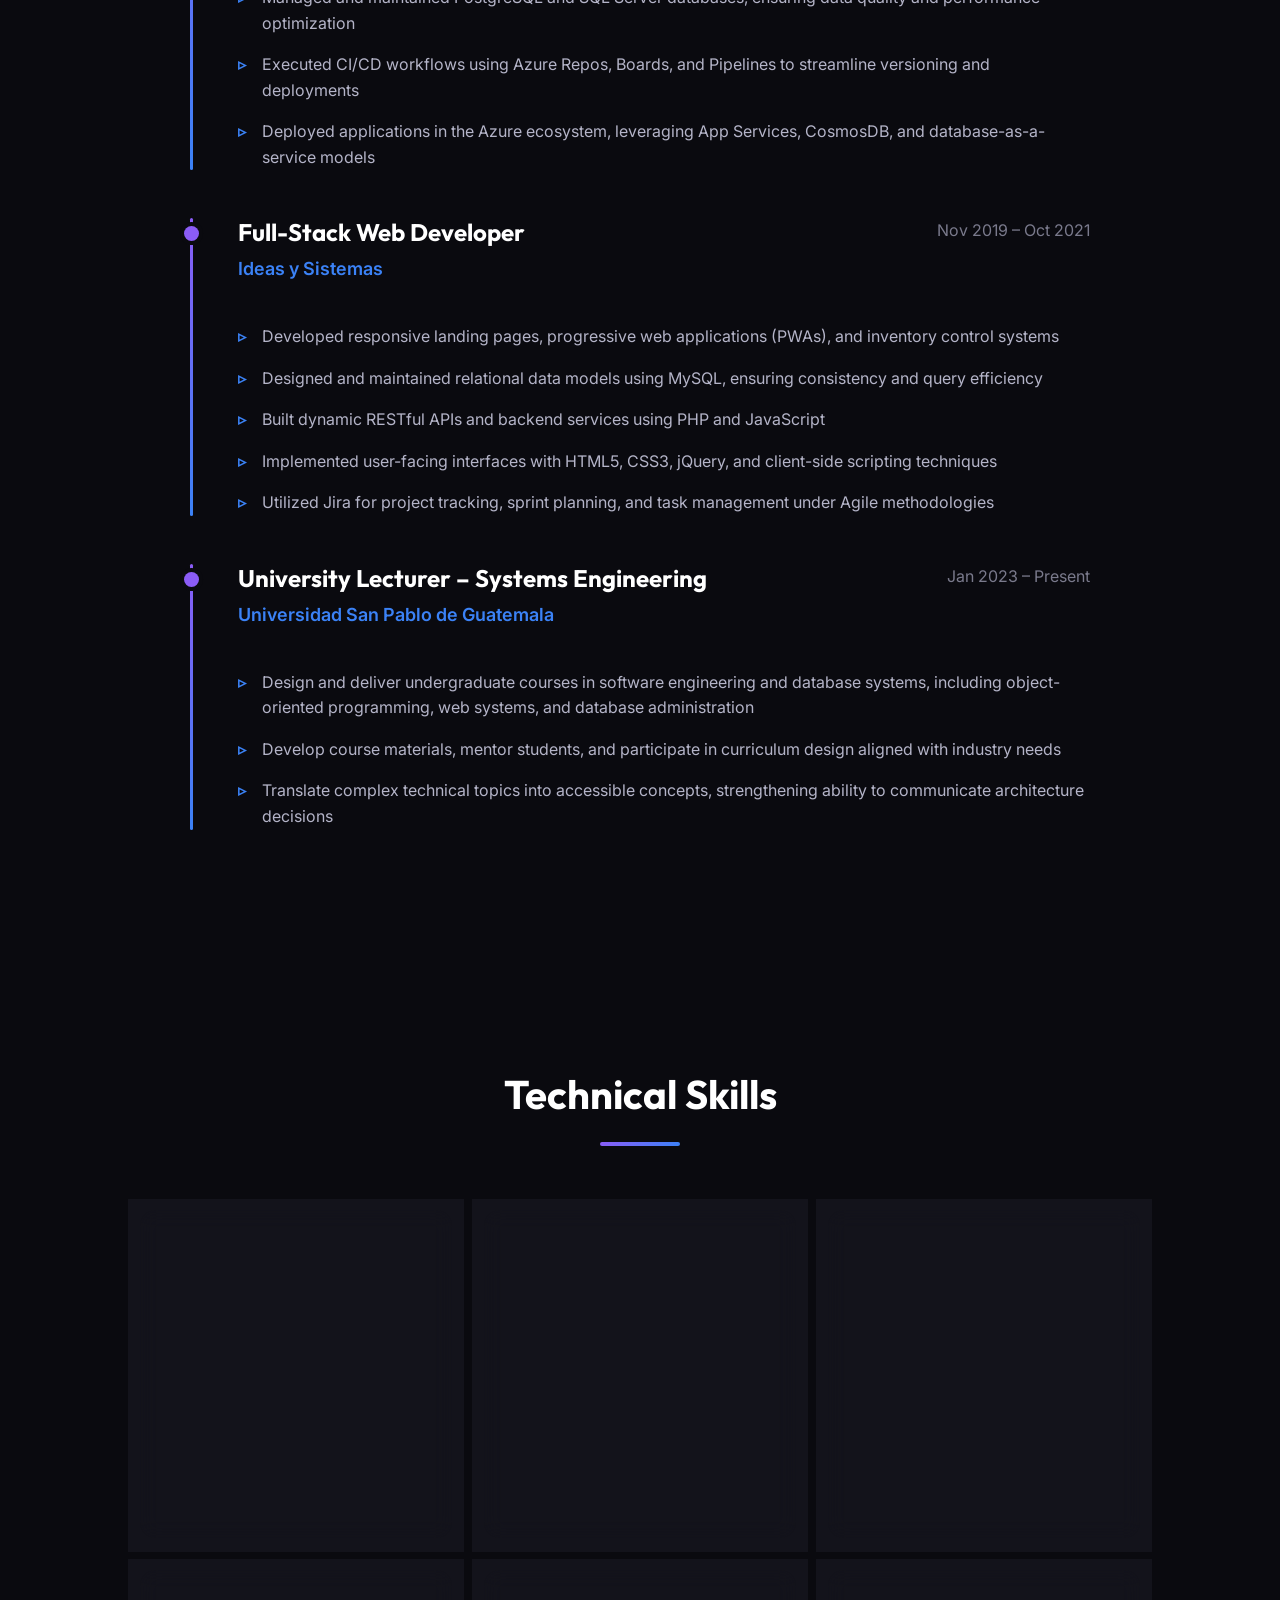
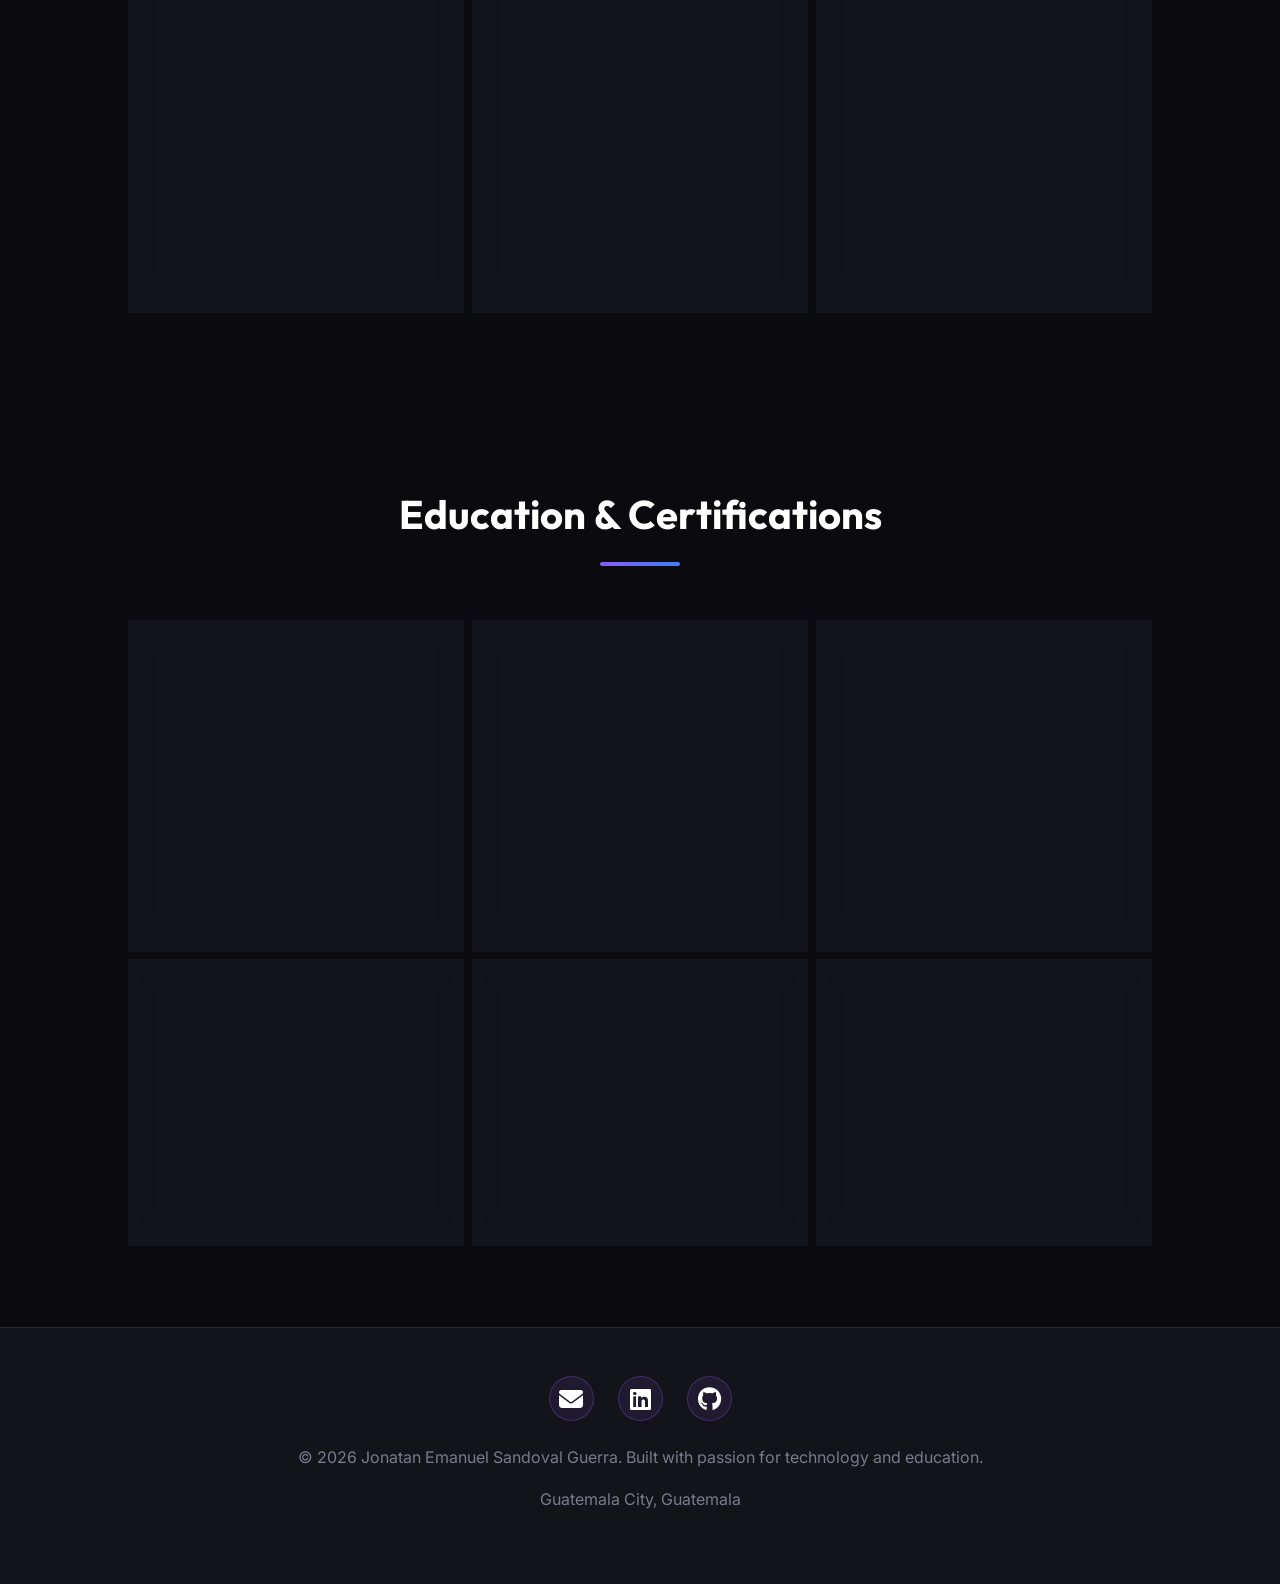
==== commit 41ca8916: "feat: Implement favicon by adding `favicon.png` and linking it in `index.html` and `portfolio.html`." ====
--- a/portfolio.html
+++ b/portfolio.html
@@ -1,12 +1,46 @@
 <!DOCTYPE html>
-<html lang="es">
+<html lang="en">
 <head>
     <meta charset="UTF-8">
     <meta name="viewport" content="width=device-width, initial-scale=1.0">
     <meta name="description" content="Jonatan Sandoval - Data Engineer, Software Engineer, and University Lecturer specializing in cloud-native applications, data pipelines, and AI.">
-    <meta name="keywords" content="Data Engineer, Software Engineer, Microsoft Fabric, Azure, PySpark, Web Development">
+    <meta name="keywords" content="Data Engineer, Software Engineer, Microsoft Fabric, Azure, PySpark, Web Development, Artificial Intelligence">
     <meta name="author" content="Jonatan Emanuel Sandoval Guerra">
+    <link rel="canonical" href="https://jonatansandoval.com/portfolio.html">
+    <link rel="icon" type="image/png" href="favicon.png">
     <title>Jonatan Sandoval | Data Engineer & Software Engineer</title>
+    
+    <!-- Open Graph / Facebook -->
+    <meta property="og:type" content="profile">
+    <meta property="og:url" content="https://jonatansandoval.com/portfolio.html">
+    <meta property="og:title" content="Jonatan Sandoval | Data Engineer & Software Engineer">
+    <meta property="og:description" content="Systems and Computer Science Engineer specializing in data engineering, cloud-native applications, and scalable data solutions. Building the future with Microsoft Fabric, Azure, and AI.">
+    <meta property="og:image" content="https://jonatansandoval.com/portfolio_preview.png">
+
+    <!-- Twitter -->
+    <meta property="twitter:card" content="summary_large_image">
+    <meta property="twitter:url" content="https://jonatansandoval.com/portfolio.html">
+    <meta property="twitter:title" content="Jonatan Sandoval | Data Engineer & Software Engineer">
+    <meta property="twitter:description" content="Systems and Computer Science Engineer specializing in data engineering, cloud-native applications, and scalable data solutions. Building the future with Microsoft Fabric, Azure, and AI.">
+    <meta property="twitter:image" content="https://jonatansandoval.com/portfolio_preview.png">
+
+    <!-- Structured Data (JSON-LD) -->
+    <script type="application/ld+json">
+    {
+      "@context": "https://schema.org",
+      "@type": "Person",
+      "name": "Jonatan Emanuel Sandoval Guerra",
+      "url": "https://jonatansandoval.com",
+      "jobTitle": "Data Engineer & Software Engineer",
+      "sameAs": [
+        "https://www.linkedin.com/in/jonatan-sandoval/",
+        "https://www.github.com/Jonatan-ESG"
+      ],
+      "description": "Systems and Computer Science Engineer specializing in data engineering, cloud-native apps, and scalable data solutions with Microsoft Fabric and Azure.",
+      "knowsAbout": ["Data Engineering", "Software Engineering", "Microsoft Fabric", "Azure", "PySpark", "Artificial Intelligence"]
+    }
+    </script>
+
     
     <!-- Google Fonts -->
     <link rel="preconnect" href="https://fonts.googleapis.com">
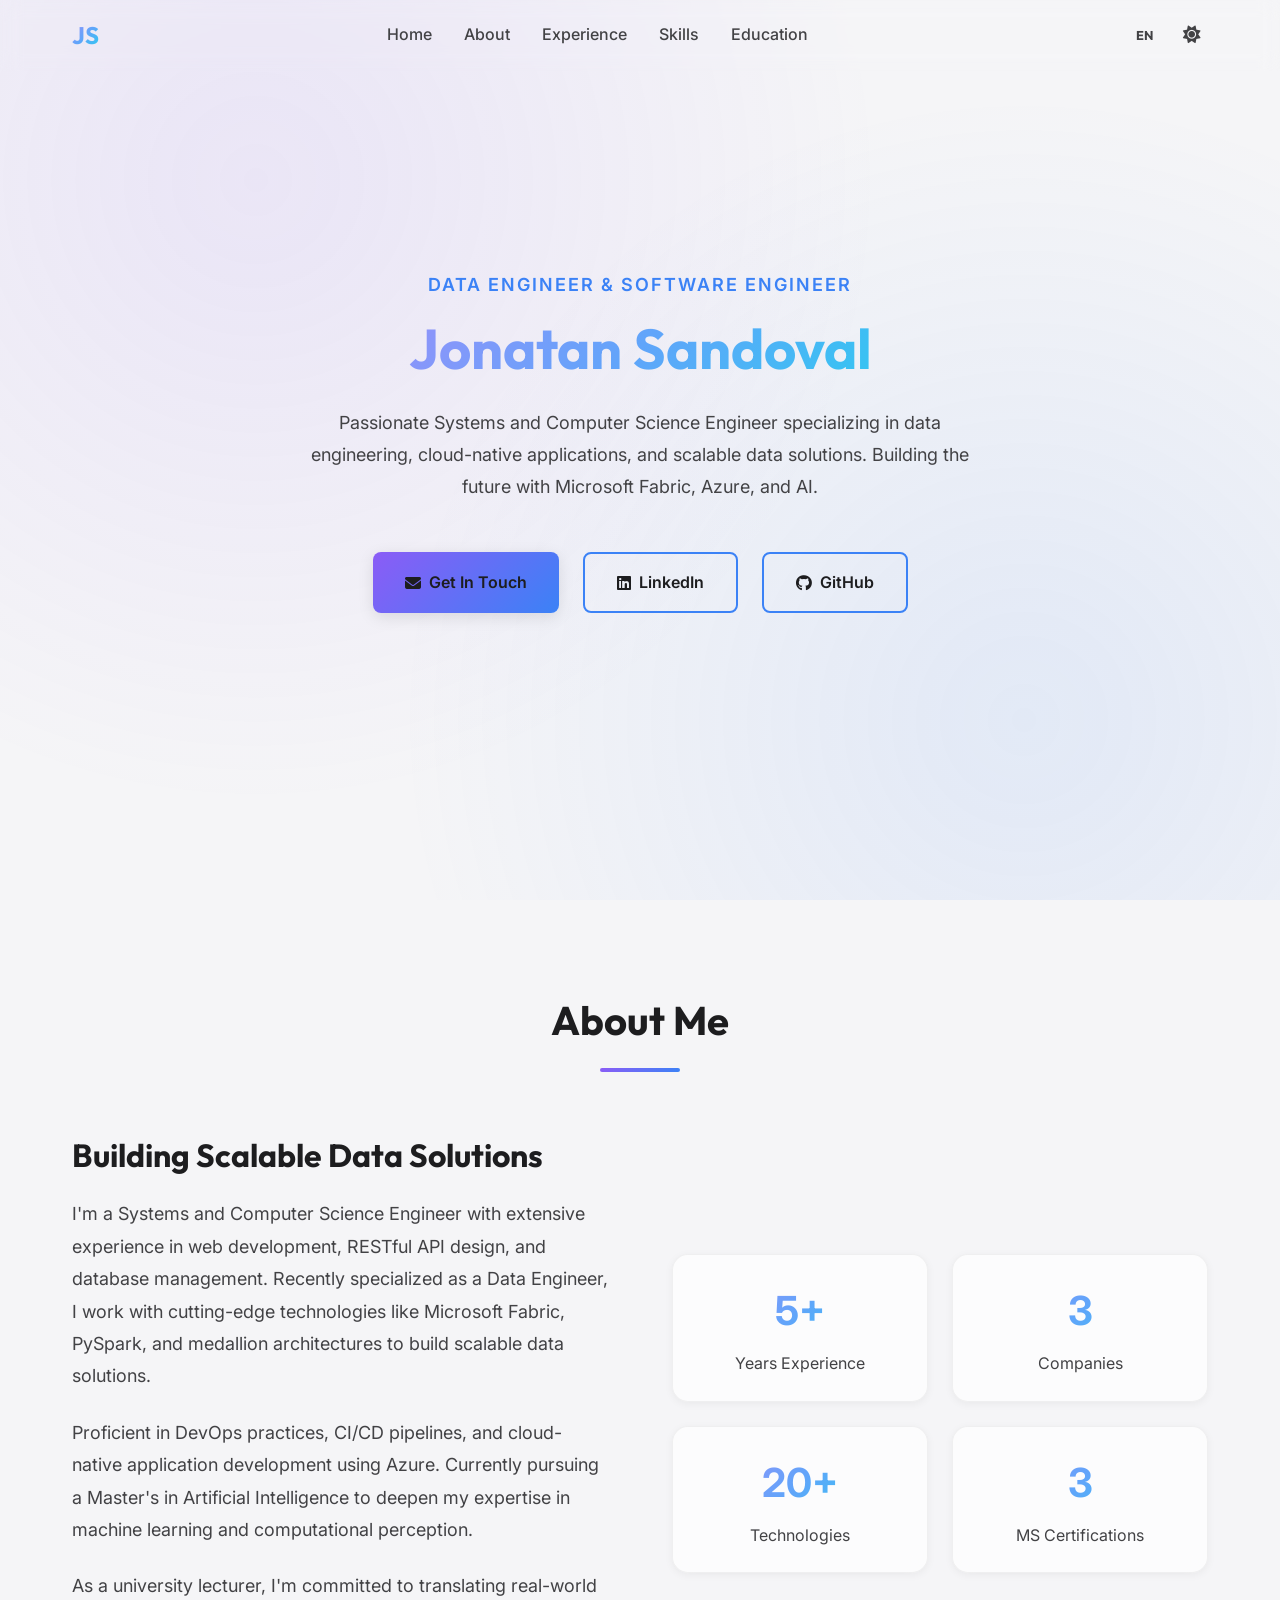
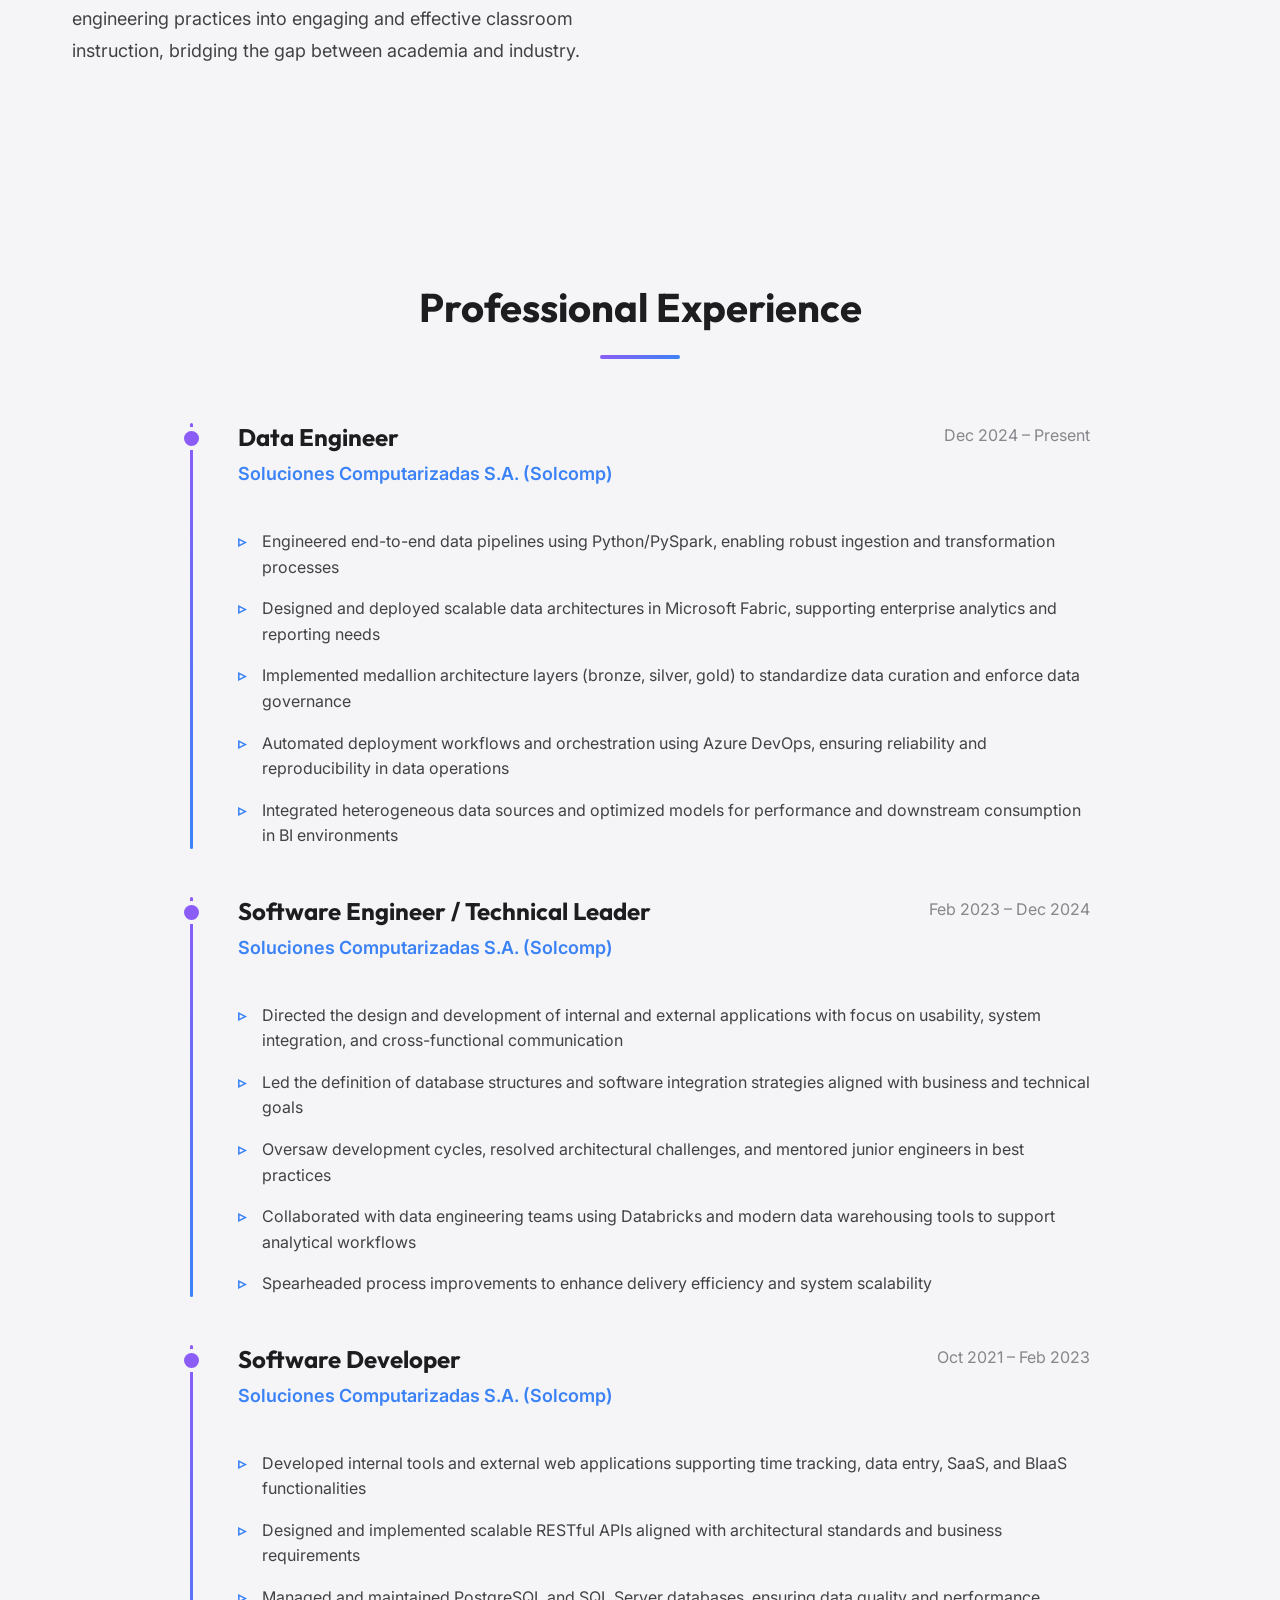
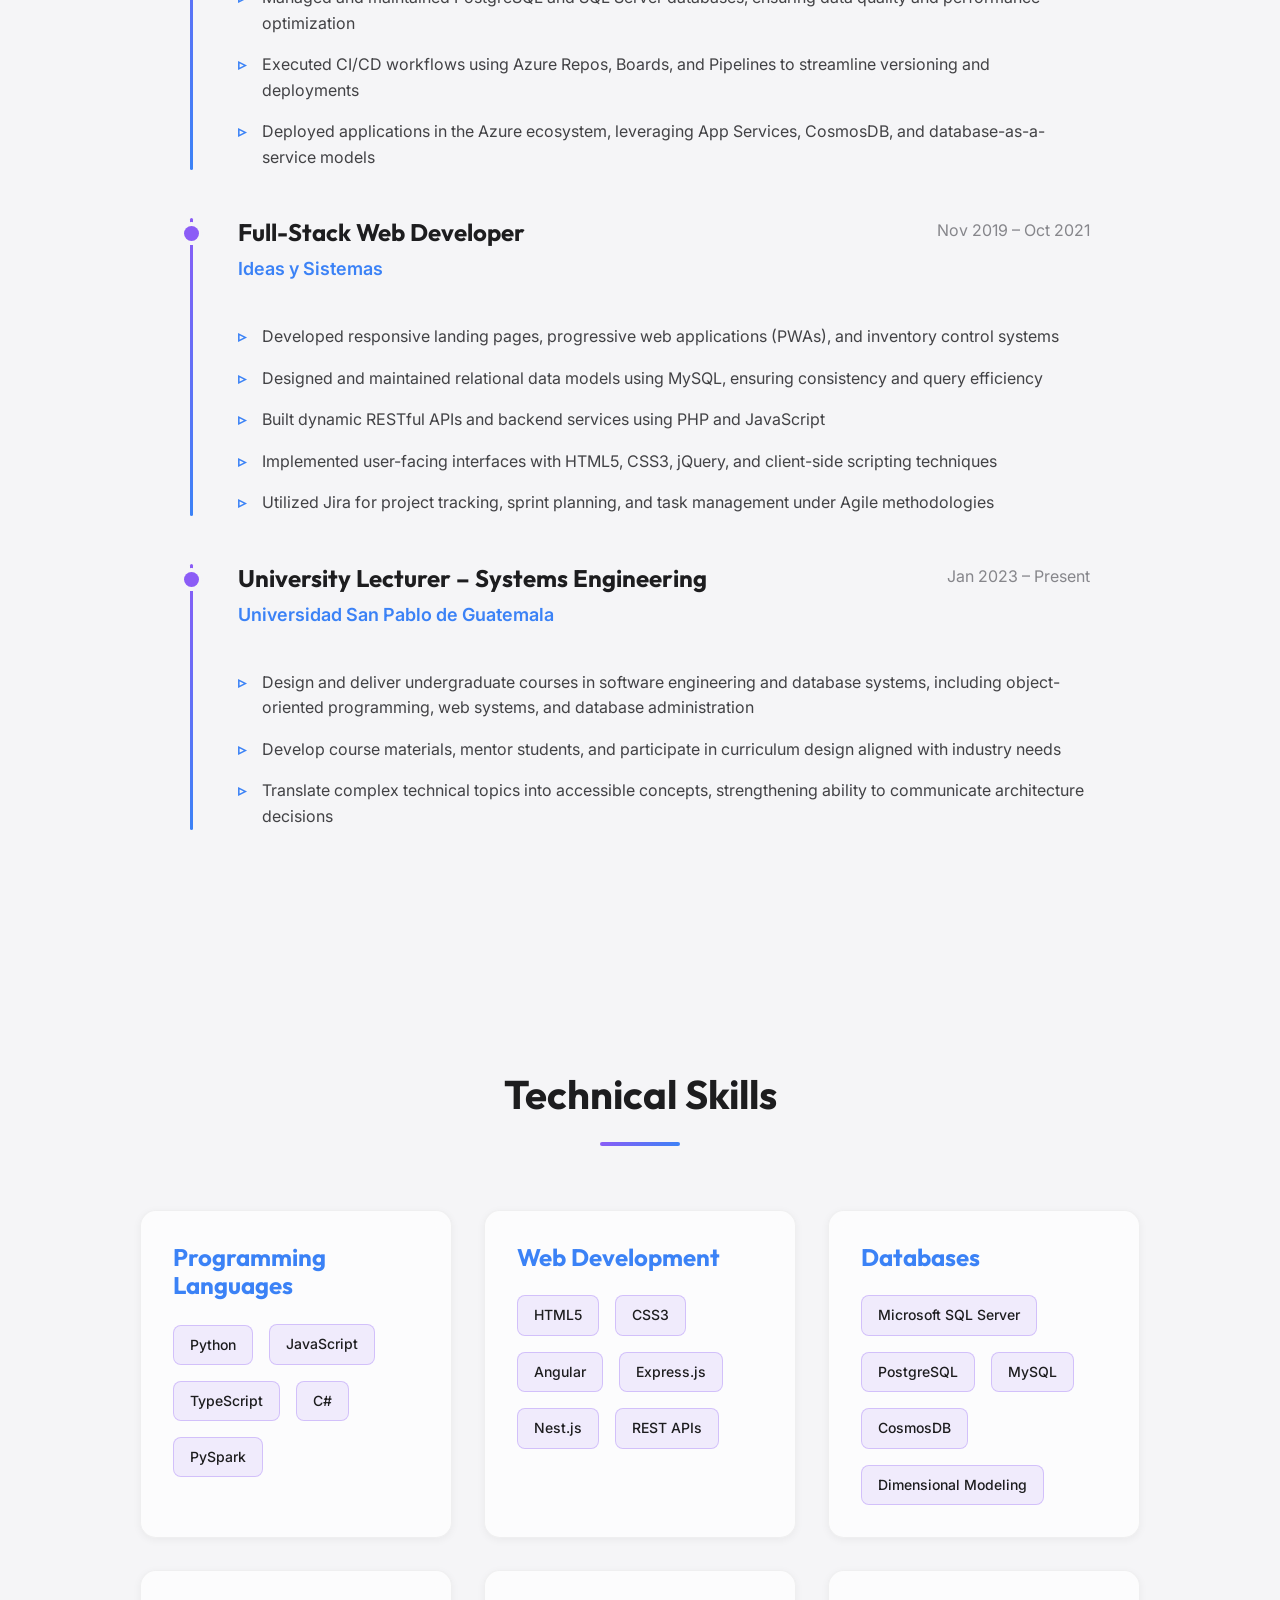
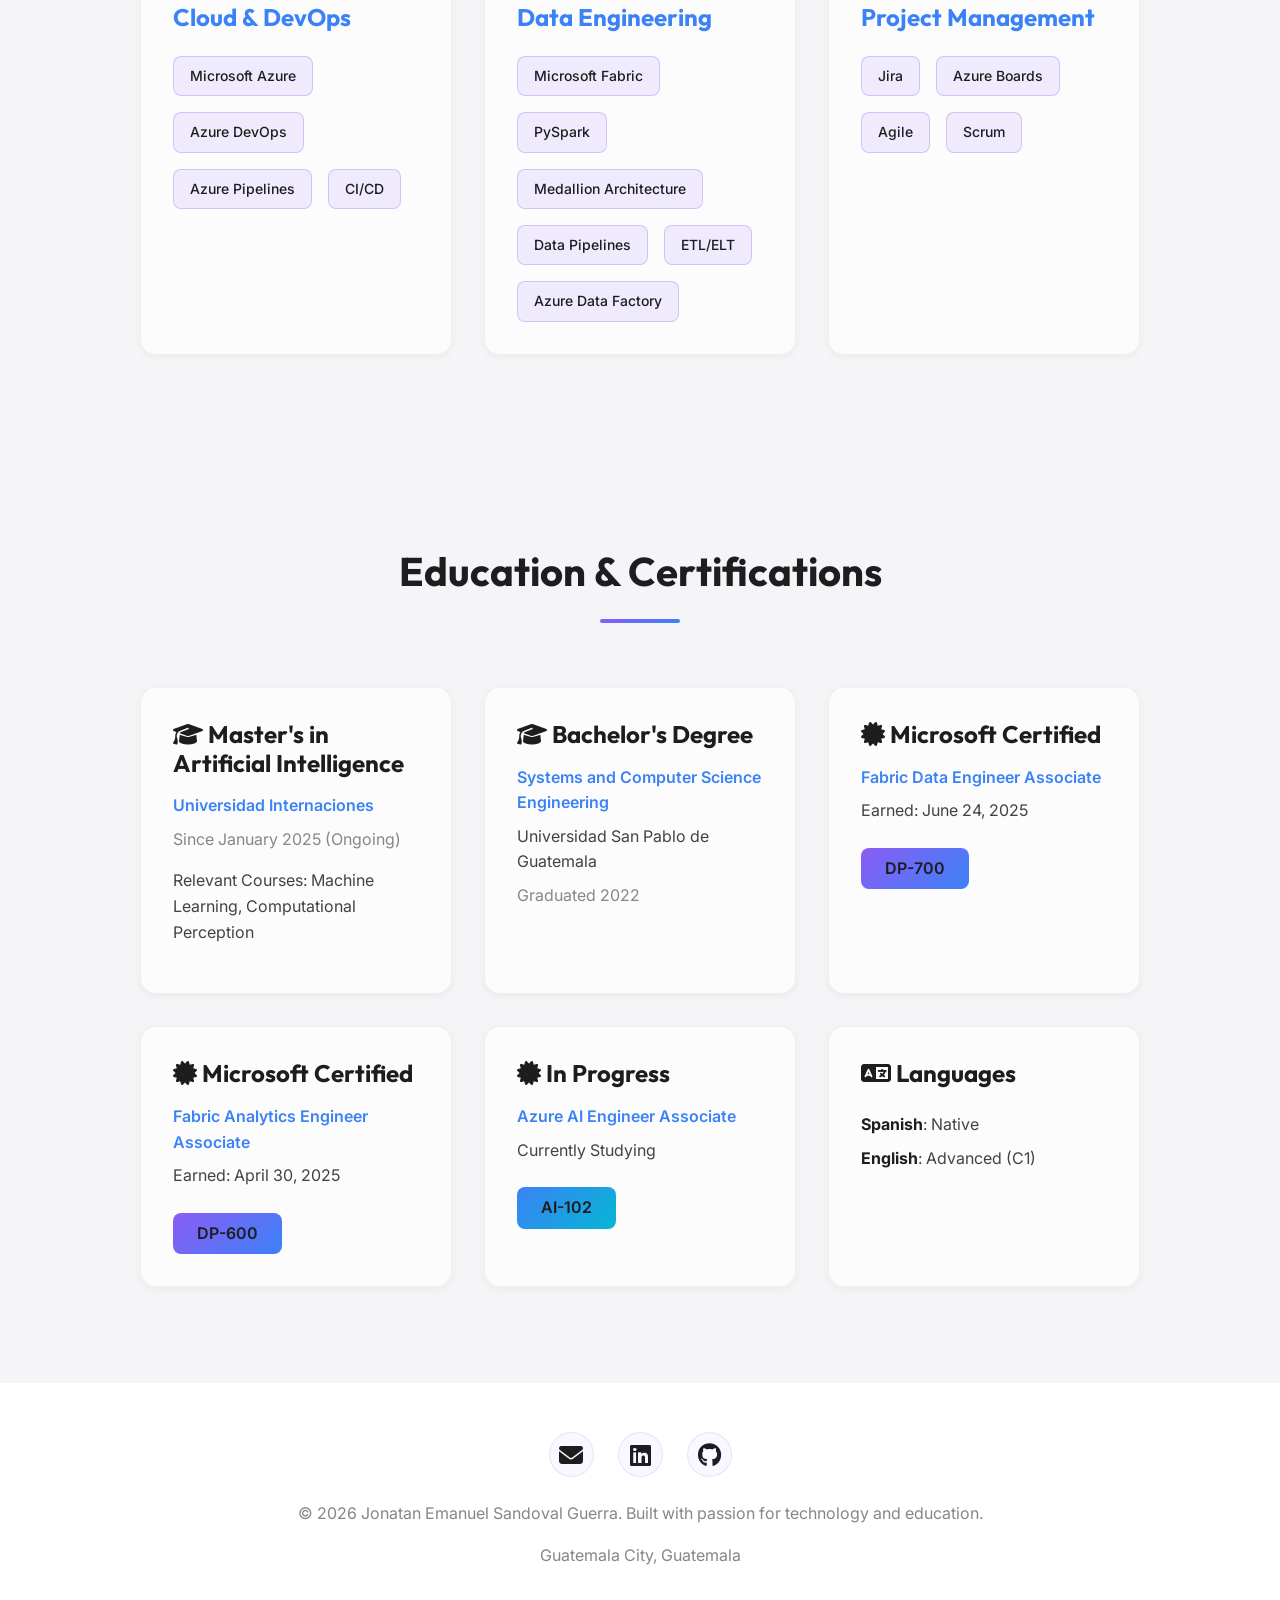
==== commit 982b407a: "feat: Implement theme switching and internationalization support with new navigation controls and li" ====
--- a/portfolio.html
+++ b/portfolio.html
@@ -64,12 +64,18 @@
                 <span></span>
             </button>
             <ul class="nav-menu" id="navMenu">
-                <li><a href="#home" class="nav-link">Home</a></li>
-                <li><a href="#about" class="nav-link">About</a></li>
-                <li><a href="#experience" class="nav-link">Experience</a></li>
-                <li><a href="#skills" class="nav-link">Skills</a></li>
-                <li><a href="#education" class="nav-link">Education</a></li>
+                <li><a href="#home" class="nav-link" data-i18n="nav-home">Home</a></li>
+                <li><a href="#about" class="nav-link" data-i18n="nav-about">About</a></li>
+                <li><a href="#experience" class="nav-link" data-i18n="nav-experience">Experience</a></li>
+                <li><a href="#skills" class="nav-link" data-i18n="nav-skills">Skills</a></li>
+                <li><a href="#education" class="nav-link" data-i18n="nav-education">Education</a></li>
             </ul>
+            <div class="nav-controls">
+                <button class="control-btn lang-btn" id="langToggle" aria-label="Toggle language">EN</button>
+                <button class="control-btn" id="themeToggle" aria-label="Toggle theme">
+                    <i class="fas fa-moon"></i>
+                </button>
+            </div>
         </div>
     </nav>
 
@@ -77,15 +83,15 @@
     <section class="hero section" id="home">
         <div class="container">
             <div class="hero-content">
-                <p class="hero-subtitle">Data Engineer & Software Engineer</p>
+                <p class="hero-subtitle" data-i18n="hero-subtitle">Data Engineer & Software Engineer</p>
                 <h1 class="hero-title">Jonatan Sandoval</h1>
-                <p class="hero-description">
+                <p class="hero-description" data-i18n="hero-description">
                     Passionate Systems and Computer Science Engineer specializing in data engineering, cloud-native applications, 
                     and scalable data solutions. Building the future with Microsoft Fabric, Azure, and AI.
                 </p>
                 <div class="hero-cta">
                     <a href="mailto:jona.sandovalguerra@gmail.com" class="btn btn-primary">
-                        <i class="fas fa-envelope"></i> Get In Touch
+                        <i class="fas fa-envelope"></i> <span data-i18n="hero-cta-contact">Get In Touch</span>
                     </a>
                     <a href="https://www.linkedin.com/in/jonatan-sandoval/" target="_blank" rel="noopener noreferrer" class="btn btn-secondary">
                         <i class="fab fa-linkedin"></i> LinkedIn
@@ -101,22 +107,22 @@
     <!-- About Section -->
     <section class="about section" id="about">
         <div class="container">
-            <h2 class="section-title">About Me</h2>
+            <h2 class="section-title" data-i18n="about-title">About Me</h2>
             <div class="about-content">
                 <div class="about-text">
-                    <h3>Building Scalable Data Solutions</h3>
-                    <p>
+                    <h3 data-i18n="about-h3">Building Scalable Data Solutions</h3>
+                    <p data-i18n="about-p1">
                         I'm a Systems and Computer Science Engineer with extensive experience in web development, 
                         RESTful API design, and database management. Recently specialized as a Data Engineer, 
                         I work with cutting-edge technologies like Microsoft Fabric, PySpark, and medallion architectures 
                         to build scalable data solutions.
                     </p>
-                    <p>
+                    <p data-i18n="about-p2">
                         Proficient in DevOps practices, CI/CD pipelines, and cloud-native application development using Azure. 
                         Currently pursuing a Master's in Artificial Intelligence to deepen my expertise in machine learning 
                         and computational perception.
                     </p>
-                    <p>
+                    <p data-i18n="about-p3">
                         As a university lecturer, I'm committed to translating real-world engineering practices into 
                         engaging and effective classroom instruction, bridging the gap between academia and industry.
                     </p>
@@ -124,19 +130,19 @@
                 <div class="about-stats">
                     <div class="stat-card card">
                         <span class="stat-number">5+</span>
-                        <span class="stat-label">Years Experience</span>
+                        <span class="stat-label" data-i18n="stat-exp">Years Experience</span>
                     </div>
                     <div class="stat-card card">
                         <span class="stat-number">3</span>
-                        <span class="stat-label">Companies</span>
+                        <span class="stat-label" data-i18n="stat-companies">Companies</span>
                     </div>
                     <div class="stat-card card">
                         <span class="stat-number">20+</span>
-                        <span class="stat-label">Technologies</span>
+                        <span class="stat-label" data-i18n="stat-tech">Technologies</span>
                     </div>
                     <div class="stat-card card">
                         <span class="stat-number">3</span>
-                        <span class="stat-label">MS Certifications</span>
+                        <span class="stat-label" data-i18n="stat-cert">MS Certifications</span>
                     </div>
                 </div>
             </div>
@@ -146,23 +152,23 @@
     <!-- Experience Section -->
     <section class="experience section" id="experience">
         <div class="container">
-            <h2 class="section-title">Professional Experience</h2>
+            <h2 class="section-title" data-i18n="exp-title">Professional Experience</h2>
             <div class="experience-timeline">
                 <!-- Current Role -->
                 <div class="timeline-item fade-in">
                     <div class="timeline-header">
                         <div>
-                            <h3 class="timeline-title">Data Engineer</h3>
+                            <h3 class="timeline-title" data-i18n="role-de">Data Engineer</h3>
                             <p class="timeline-company">Soluciones Computarizadas S.A. (Solcomp)</p>
                         </div>
-                        <span class="timeline-date">Dec 2024 – Present</span>
+                        <span class="timeline-date" data-i18n="date-de">Dec 2024 – Present</span>
                     </div>
                     <ul class="timeline-description">
-                        <li>Engineered end-to-end data pipelines using Python/PySpark, enabling robust ingestion and transformation processes</li>
-                        <li>Designed and deployed scalable data architectures in Microsoft Fabric, supporting enterprise analytics and reporting needs</li>
-                        <li>Implemented medallion architecture layers (bronze, silver, gold) to standardize data curation and enforce data governance</li>
-                        <li>Automated deployment workflows and orchestration using Azure DevOps, ensuring reliability and reproducibility in data operations</li>
-                        <li>Integrated heterogeneous data sources and optimized models for performance and downstream consumption in BI environments</li>
+                        <li data-i18n="de-b1">Engineered end-to-end data pipelines using Python/PySpark, enabling robust ingestion and transformation processes</li>
+                        <li data-i18n="de-b2">Designed and deployed scalable data architectures in Microsoft Fabric, supporting enterprise analytics and reporting needs</li>
+                        <li data-i18n="de-b3">Implemented medallion architecture layers (bronze, silver, gold) to standardize data curation and enforce data governance</li>
+                        <li data-i18n="de-b4">Automated deployment workflows and orchestration using Azure DevOps, ensuring reliability and reproducibility in data operations</li>
+                        <li data-i18n="de-b5">Integrated heterogeneous data sources and optimized models for performance and downstream consumption in BI environments</li>
                     </ul>
                 </div>
 
@@ -170,17 +176,17 @@
                 <div class="timeline-item fade-in">
                     <div class="timeline-header">
                         <div>
-                            <h3 class="timeline-title">Software Engineer / Technical Leader</h3>
+                            <h3 class="timeline-title" data-i18n="role-se-tl">Software Engineer / Technical Leader</h3>
                             <p class="timeline-company">Soluciones Computarizadas S.A. (Solcomp)</p>
                         </div>
-                        <span class="timeline-date">Feb 2023 – Dec 2024</span>
+                        <span class="timeline-date" data-i18n="date-se">Feb 2023 – Dec 2024</span>
                     </div>
                     <ul class="timeline-description">
-                        <li>Directed the design and development of internal and external applications with focus on usability, system integration, and cross-functional communication</li>
-                        <li>Led the definition of database structures and software integration strategies aligned with business and technical goals</li>
-                        <li>Oversaw development cycles, resolved architectural challenges, and mentored junior engineers in best practices</li>
-                        <li>Collaborated with data engineering teams using Databricks and modern data warehousing tools to support analytical workflows</li>
-                        <li>Spearheaded process improvements to enhance delivery efficiency and system scalability</li>
+                        <li data-i18n="se-b1">Directed the design and development of internal and external applications with focus on usability, system integration, and cross-functional communication</li>
+                        <li data-i18n="se-b2">Led the definition of database structures and software integration strategies aligned with business and technical goals</li>
+                        <li data-i18n="se-b3">Oversaw development cycles, resolved architectural challenges, and mentored junior engineers in best practices</li>
+                        <li data-i18n="se-b4">Collaborated with data engineering teams using Databricks and modern data warehousing tools to support analytical workflows</li>
+                        <li data-i18n="se-b5">Spearheaded process improvements to enhance delivery efficiency and system scalability</li>
                     </ul>
                 </div>
 
@@ -188,17 +194,17 @@
                 <div class="timeline-item fade-in">
                     <div class="timeline-header">
                         <div>
-                            <h3 class="timeline-title">Software Developer</h3>
+                            <h3 class="timeline-title" data-i18n="role-sd">Software Developer</h3>
                             <p class="timeline-company">Soluciones Computarizadas S.A. (Solcomp)</p>
                         </div>
-                        <span class="timeline-date">Oct 2021 – Feb 2023</span>
+                        <span class="timeline-date" data-i18n="date-sd">Oct 2021 – Feb 2023</span>
                     </div>
                     <ul class="timeline-description">
-                        <li>Developed internal tools and external web applications supporting time tracking, data entry, SaaS, and BIaaS functionalities</li>
-                        <li>Designed and implemented scalable RESTful APIs aligned with architectural standards and business requirements</li>
-                        <li>Managed and maintained PostgreSQL and SQL Server databases, ensuring data quality and performance optimization</li>
-                        <li>Executed CI/CD workflows using Azure Repos, Boards, and Pipelines to streamline versioning and deployments</li>
-                        <li>Deployed applications in the Azure ecosystem, leveraging App Services, CosmosDB, and database-as-a-service models</li>
+                        <li data-i18n="sd-b1">Developed internal tools and external web applications supporting time tracking, data entry, SaaS, and BIaaS functionalities</li>
+                        <li data-i18n="sd-b2">Designed and implemented scalable RESTful APIs aligned with architectural standards and business requirements</li>
+                        <li data-i18n="sd-b3">Managed and maintained PostgreSQL and SQL Server databases, ensuring data quality and performance optimization</li>
+                        <li data-i18n="sd-b4">Executed CI/CD workflows using Azure Repos, Boards, and Pipelines to streamline versioning and deployments</li>
+                        <li data-i18n="sd-b5">Deployed applications in the Azure ecosystem, leveraging App Services, CosmosDB, and database-as-a-service models</li>
                     </ul>
                 </div>
 
@@ -206,17 +212,17 @@
                 <div class="timeline-item fade-in">
                     <div class="timeline-header">
                         <div>
-                            <h3 class="timeline-title">Full-Stack Web Developer</h3>
+                            <h3 class="timeline-title" data-i18n="role-fswd">Full-Stack Web Developer</h3>
                             <p class="timeline-company">Ideas y Sistemas</p>
                         </div>
-                        <span class="timeline-date">Nov 2019 – Oct 2021</span>
+                        <span class="timeline-date" data-i18n="date-fswd">Nov 2019 – Oct 2021</span>
                     </div>
                     <ul class="timeline-description">
-                        <li>Developed responsive landing pages, progressive web applications (PWAs), and inventory control systems</li>
-                        <li>Designed and maintained relational data models using MySQL, ensuring consistency and query efficiency</li>
-                        <li>Built dynamic RESTful APIs and backend services using PHP and JavaScript</li>
-                        <li>Implemented user-facing interfaces with HTML5, CSS3, jQuery, and client-side scripting techniques</li>
-                        <li>Utilized Jira for project tracking, sprint planning, and task management under Agile methodologies</li>
+                        <li data-i18n="fswd-b1">Developed responsive landing pages, progressive web applications (PWAs), and inventory control systems</li>
+                        <li data-i18n="fswd-b2">Designed and maintained relational data models using MySQL, ensuring consistency and query efficiency</li>
+                        <li data-i18n="fswd-b3">Built dynamic RESTful APIs and backend services using PHP and JavaScript</li>
+                        <li data-i18n="fswd-b4">Implemented user-facing interfaces with HTML5, CSS3, jQuery, and client-side scripting techniques</li>
+                        <li data-i18n="fswd-b5">Utilized Jira for project tracking, sprint planning, and task management under Agile methodologies</li>
                     </ul>
                 </div>
 
@@ -224,15 +230,15 @@
                 <div class="timeline-item fade-in">
                     <div class="timeline-header">
                         <div>
-                            <h3 class="timeline-title">University Lecturer – Systems Engineering</h3>
+                            <h3 class="timeline-title" data-i18n="role-lecturer">University Lecturer – Systems Engineering</h3>
                             <p class="timeline-company">Universidad San Pablo de Guatemala</p>
                         </div>
-                        <span class="timeline-date">Jan 2023 – Present</span>
+                        <span class="timeline-date" data-i18n="date-lecturer">Jan 2023 – Present</span>
                     </div>
                     <ul class="timeline-description">
-                        <li>Design and deliver undergraduate courses in software engineering and database systems, including object-oriented programming, web systems, and database administration</li>
-                        <li>Develop course materials, mentor students, and participate in curriculum design aligned with industry needs</li>
-                        <li>Translate complex technical topics into accessible concepts, strengthening ability to communicate architecture decisions</li>
+                        <li data-i18n="lecturer-b1">Design and deliver undergraduate courses in software engineering and database systems, including object-oriented programming, web systems, and database administration</li>
+                        <li data-i18n="lecturer-b2">Develop course materials, mentor students, and participate in curriculum design aligned with industry needs</li>
+                        <li data-i18n="lecturer-b3">Translate complex technical topics into accessible concepts, strengthening ability to communicate architecture decisions</li>
                     </ul>
                 </div>
             </div>
@@ -242,10 +248,10 @@
     <!-- Skills Section -->
     <section class="skills section" id="skills">
         <div class="container">
-            <h2 class="section-title">Technical Skills</h2>
+            <h2 class="section-title" data-i18n="skills-title">Technical Skills</h2>
             <div class="skills-grid">
                 <div class="skill-category card">
-                    <h3><i class="fas fa-code"></i> Programming Languages</h3>
+                    <h3 data-i18n="cat-lang"><i class="fas fa-code"></i> Programming Languages</h3>
                     <div class="skill-tags">
                         <span class="skill-tag">Python</span>
                         <span class="skill-tag">JavaScript</span>
@@ -256,7 +262,7 @@
                 </div>
 
                 <div class="skill-category card">
-                    <h3><i class="fas fa-laptop-code"></i> Web Development</h3>
+                    <h3 data-i18n="cat-web"><i class="fas fa-laptop-code"></i> Web Development</h3>
                     <div class="skill-tags">
                         <span class="skill-tag">HTML5</span>
                         <span class="skill-tag">CSS3</span>
@@ -268,7 +274,7 @@
                 </div>
 
                 <div class="skill-category card">
-                    <h3><i class="fas fa-database"></i> Databases</h3>
+                    <h3 data-i18n="cat-db"><i class="fas fa-database"></i> Databases</h3>
                     <div class="skill-tags">
                         <span class="skill-tag">Microsoft SQL Server</span>
                         <span class="skill-tag">PostgreSQL</span>
@@ -279,29 +285,29 @@
                 </div>
 
                 <div class="skill-category card">
-                    <h3><i class="fas fa-cloud"></i> Cloud & DevOps</h3>
+                    <h3 data-i18n="cat-cloud"><i class="fas fa-cloud"></i> Cloud & DevOps</h3>
                     <div class="skill-tags">
                         <span class="skill-tag">Microsoft Azure</span>
                         <span class="skill-tag">Azure DevOps</span>
                         <span class="skill-tag">Azure Pipelines</span>
                         <span class="skill-tag">CI/CD</span>
-                        <span class="skill-tag">Azure Data Factory</span>
-                    </div>
-                </div>
-
-                <div class="skill-category card">
-                    <h3><i class="fas fa-chart-line"></i> Data Engineering</h3>
+                    </div>
+                </div>
+
+                <div class="skill-category card">
+                    <h3 data-i18n="cat-de"><i class="fas fa-chart-line"></i> Data Engineering</h3>
                     <div class="skill-tags">
                         <span class="skill-tag">Microsoft Fabric</span>
                         <span class="skill-tag">PySpark</span>
                         <span class="skill-tag">Medallion Architecture</span>
                         <span class="skill-tag">Data Pipelines</span>
                         <span class="skill-tag">ETL/ELT</span>
-                    </div>
-                </div>
-
-                <div class="skill-category card">
-                    <h3><i class="fas fa-tasks"></i> Project Management</h3>
+                        <span class="skill-tag">Azure Data Factory</span>
+                    </div>
+                </div>
+
+                <div class="skill-category card">
+                    <h3 data-i18n="cat-pm"><i class="fas fa-tasks"></i> Project Management</h3>
                     <div class="skill-tags">
                         <span class="skill-tag">Jira</span>
                         <span class="skill-tag">Azure Boards</span>
@@ -316,53 +322,53 @@
     <!-- Education Section -->
     <section class="education section" id="education">
         <div class="container">
-            <h2 class="section-title">Education & Certifications</h2>
+            <h2 class="section-title" data-i18n="edu-title">Education & Certifications</h2>
             <div class="education-grid">
                 <div class="education-card card">
-                    <h3><i class="fas fa-graduation-cap"></i> Master's in Artificial Intelligence</h3>
+                    <h3><i class="fas fa-graduation-cap"></i> <span data-i18n="master">Master's in Artificial Intelligence</span></h3>
                     <p class="education-degree">Universidad Internaciones</p>
-                    <p class="education-date">Since January 2025 (Ongoing)</p>
-                    <p style="margin-top: var(--spacing-sm); color: var(--color-text-secondary);">
+                    <p class="education-date" data-i18n="ongoing">Since January 2025 (Ongoing)</p>
+                    <p style="margin-top: var(--spacing-sm); color: var(--color-text-secondary);" data-i18n="relevant-courses">
                         Relevant Courses: Machine Learning, Computational Perception
                     </p>
                 </div>
 
                 <div class="education-card card">
-                    <h3><i class="fas fa-graduation-cap"></i> Bachelor's Degree</h3>
-                    <p class="education-degree">Systems and Computer Science Engineering</p>
+                    <h3><i class="fas fa-graduation-cap"></i> <span data-i18n="bachelor">Bachelor's Degree</span></h3>
+                    <p class="education-degree" data-i18n="systems-eng">Systems and Computer Science Engineering</p>
                     <p style="color: var(--color-text-secondary); margin-bottom: var(--spacing-xs);">Universidad San Pablo de Guatemala</p>
-                    <p class="education-date">Graduated 2022</p>
-                </div>
-
-                <div class="education-card card">
-                    <h3><i class="fas fa-certificate"></i> Microsoft Certified</h3>
-                    <p class="education-degree">Fabric Data Engineer Associate</p>
-                    <p style="color: var(--color-text-secondary); margin-bottom: var(--spacing-xs);">Earned: June 24, 2025</p>
+                    <p class="education-date" data-i18n="graduated">Graduated 2022</p>
+                </div>
+
+                <div class="education-card card">
+                    <h3><i class="fas fa-certificate"></i> <span data-i18n="microsoft-certified">Microsoft Certified</span></h3>
+                    <p class="education-degree" data-i18n="fde-associate">Fabric Data Engineer Associate</p>
+                    <p style="color: var(--color-text-secondary); margin-bottom: var(--spacing-xs);"><span data-i18n="earned">Earned</span>: June 24, 2025</p>
                     <span class="certification-badge">DP-700</span>
                 </div>
 
                 <div class="education-card card">
-                    <h3><i class="fas fa-certificate"></i> Microsoft Certified</h3>
-                    <p class="education-degree">Fabric Analytics Engineer Associate</p>
-                    <p style="color: var(--color-text-secondary); margin-bottom: var(--spacing-xs);">Earned: April 30, 2025</p>
+                    <h3><i class="fas fa-certificate"></i> <span data-i18n="microsoft-certified">Microsoft Certified</span></h3>
+                    <p class="education-degree" data-i18n="fae-associate">Fabric Analytics Engineer Associate</p>
+                    <p style="color: var(--color-text-secondary); margin-bottom: var(--spacing-xs);"><span data-i18n="earned">Earned</span>: April 30, 2025</p>
                     <span class="certification-badge">DP-600</span>
                 </div>
 
                 <div class="education-card card">
-                    <h3><i class="fas fa-certificate"></i> In Progress</h3>
-                    <p class="education-degree">Azure AI Engineer Associate</p>
-                    <p style="color: var(--color-text-secondary); margin-bottom: var(--spacing-xs);">Currently Studying</p>
+                    <h3><i class="fas fa-certificate"></i> <span data-i18n="in-progress">In Progress</span></h3>
+                    <p class="education-degree" data-i18n="ai-associate">Azure AI Engineer Associate</p>
+                    <p style="color: var(--color-text-secondary); margin-bottom: var(--spacing-xs);" data-i18n="studying">Currently Studying</p>
                     <span class="certification-badge" style="background: linear-gradient(135deg, #3b82f6, #06b6d4);">AI-102</span>
                 </div>
 
                 <div class="education-card card">
-                    <h3><i class="fas fa-language"></i> Languages</h3>
+                    <h3><i class="fas fa-language"></i> <span data-i18n="lang-title">Languages</span></h3>
                     <div style="margin-top: var(--spacing-md);">
                         <p style="color: var(--color-text-secondary); margin-bottom: var(--spacing-xs);">
-                            <strong style="color: var(--color-text-primary);">Spanish:</strong> Native
+                            <strong style="color: var(--color-text-primary);" data-i18n="lang-es">Spanish</strong>: <span data-i18n="native">Native</span>
                         </p>
                         <p style="color: var(--color-text-secondary);">
-                            <strong style="color: var(--color-text-primary);">English:</strong> C1 (Advanced)
+                            <strong style="color: var(--color-text-primary);" data-i18n="lang-en">English</strong>: <span data-i18n="advanced">Advanced (C1)</span>
                         </p>
                     </div>
                 </div>
@@ -386,9 +392,9 @@
                     </a>
                 </div>
                 <p class="footer-text">
-                    &copy; 2026 Jonatan Emanuel Sandoval Guerra. Built with passion for technology and education.
+                    &copy; <span id="year">2026</span> Jonatan Emanuel Sandoval Guerra. <span data-i18n="footer-tagline">Built with passion for technology and education.</span>
                 </p>
-                <p class="footer-text">
+                <p class="footer-text" data-i18n="guatemala">
                     Guatemala City, Guatemala
                 </p>
             </div>
--- a/styles.css
+++ b/styles.css
@@ -49,6 +49,102 @@
   --transition-fast: 0.2s ease;
   --transition-normal: 0.3s ease;
   --transition-slow: 0.5s ease;
+}
+
+/* Light Theme Overrides */
+[data-theme="light"] {
+  --color-bg-primary: #f5f5f7;
+  --color-bg-secondary: #ffffff;
+  --color-bg-card: rgba(255, 255, 255, 0.8);
+  --color-text-primary: #1d1d1f;
+  --color-text-secondary: #424245;
+  --color-text-muted: #86868b;
+  
+  --color-bg-card: rgba(255, 255, 255, 0.7);
+  border-color: rgba(0, 0, 0, 0.1);
+  
+  --shadow-sm: 0 2px 8px rgba(0, 0, 0, 0.05);
+  --shadow-md: 0 4px 16px rgba(0, 0, 0, 0.1);
+  --shadow-lg: 0 8px 32px rgba(0, 0, 0, 0.15);
+}
+
+/* Base styles refinement */
+[data-theme="light"] .navbar {
+  background: transparent;
+  border-bottom-color: transparent;
+}
+
+[data-theme="light"] .navbar.scrolled {
+  background: rgba(255, 255, 255, 0.9);
+  border-bottom-color: rgba(0, 0, 0, 0.08);
+  box-shadow: 0 4px 20px rgba(0, 0, 0, 0.05);
+}
+
+[data-theme="light"] .nav-link {
+  color: var(--color-text-secondary);
+}
+
+[data-theme="light"] .nav-link:hover {
+  color: var(--color-accent-1);
+}
+
+[data-theme="light"] .nav-toggle span {
+  background: var(--color-text-primary);
+}
+
+[data-theme="light"] .card {
+  border: 1px solid rgba(0, 0, 0, 0.05);
+}
+
+[data-theme="light"] .timeline-item::after {
+  box-shadow: 0 0 0 4px var(--color-bg-primary);
+}
+
+@media (max-width: 768px) {
+  [data-theme="light"] .nav-menu {
+    background: rgba(255, 255, 255, 0.98);
+    border-bottom: 1px solid rgba(0, 0, 0, 0.1);
+  }
+}
+
+[data-theme="light"] .social-link {
+  background: rgba(139, 92, 246, 0.05);
+  border: 1px solid rgba(139, 92, 246, 0.15);
+  color: var(--color-text-primary);
+}
+
+/* Toggles Styles */
+.nav-controls {
+  display: flex;
+  align-items: center;
+  gap: var(--spacing-sm);
+  margin-left: var(--spacing-lg);
+}
+
+.control-btn {
+  background: none;
+  border: none;
+  color: var(--color-text-secondary);
+  font-size: 1.1rem;
+  cursor: pointer;
+  transition: color var(--transition-fast), transform var(--transition-fast);
+  display: flex;
+  align-items: center;
+  justify-content: center;
+  width: 32px;
+  height: 32px;
+  border-radius: 50%;
+}
+
+.control-btn:hover {
+  color: var(--color-accent-1);
+  transform: scale(1.1);
+}
+
+.lang-btn {
+  font-family: var(--font-heading);
+  font-weight: 700;
+  font-size: 0.8rem;
 }
 
 /* ===== RESET & BASE STYLES ===== */
@@ -160,11 +256,18 @@
   top: 0;
   left: 0;
   right: 0;
-  background: rgba(10, 10, 15, 0.8);
+  background: transparent;
   backdrop-filter: blur(10px);
   z-index: 1000;
   padding: var(--spacing-sm) 0;
+  border-bottom: 1px solid transparent;
+  transition: background var(--transition-normal), border-color var(--transition-normal), box-shadow var(--transition-normal);
+}
+
+.navbar.scrolled {
+  background: rgba(10, 10, 15, 0.95);
   border-bottom: 1px solid rgba(255, 255, 255, 0.1);
+  box-shadow: var(--shadow-md);
 }
 
 .nav-container {
@@ -609,8 +712,9 @@
     left: -100%;
     width: 100%;
     height: calc(100vh - 60px);
-    background: rgba(10, 10, 15, 0.98);
-    backdrop-filter: blur(10px);
+    background: var(--color-bg-secondary);
+    backdrop-filter: blur(15px);
+    border-bottom: 1px solid rgba(255, 255, 255, 0.05);
     flex-direction: column;
     align-items: center;
     padding: var(--spacing-xl);
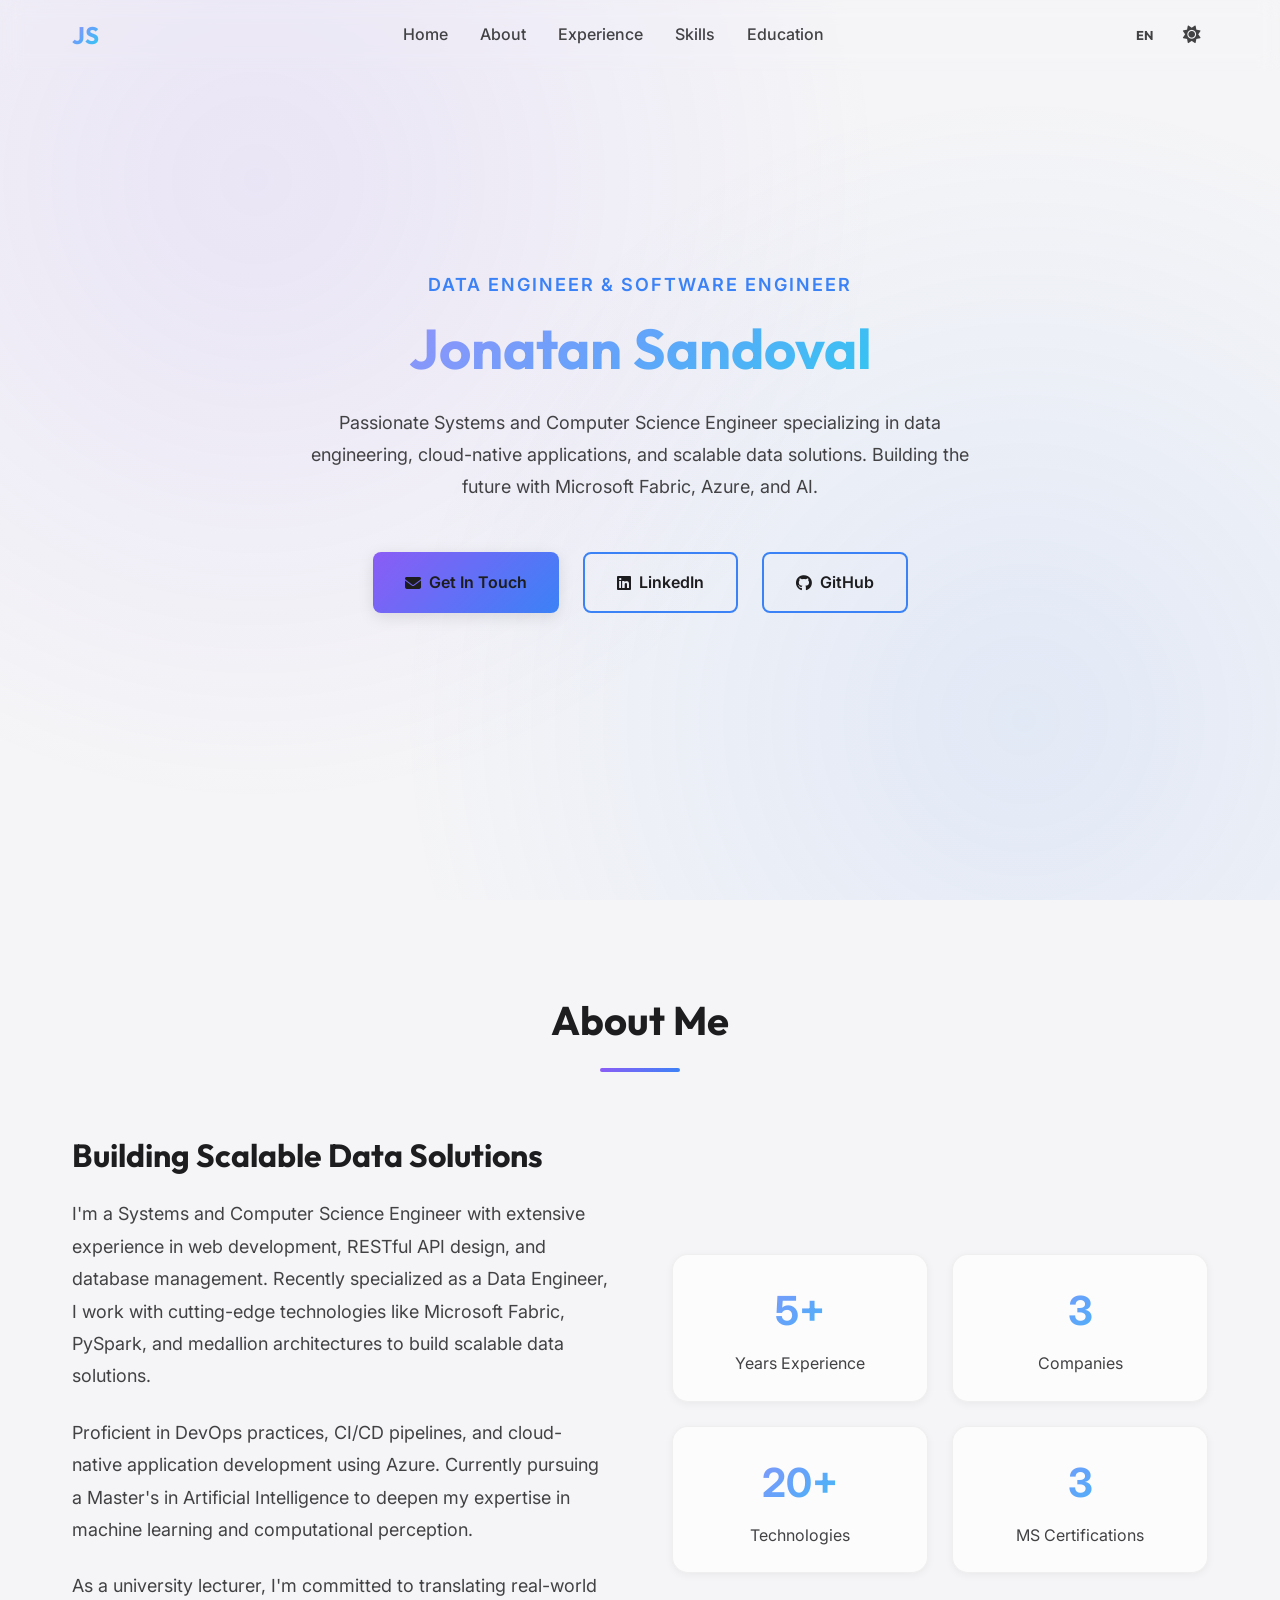
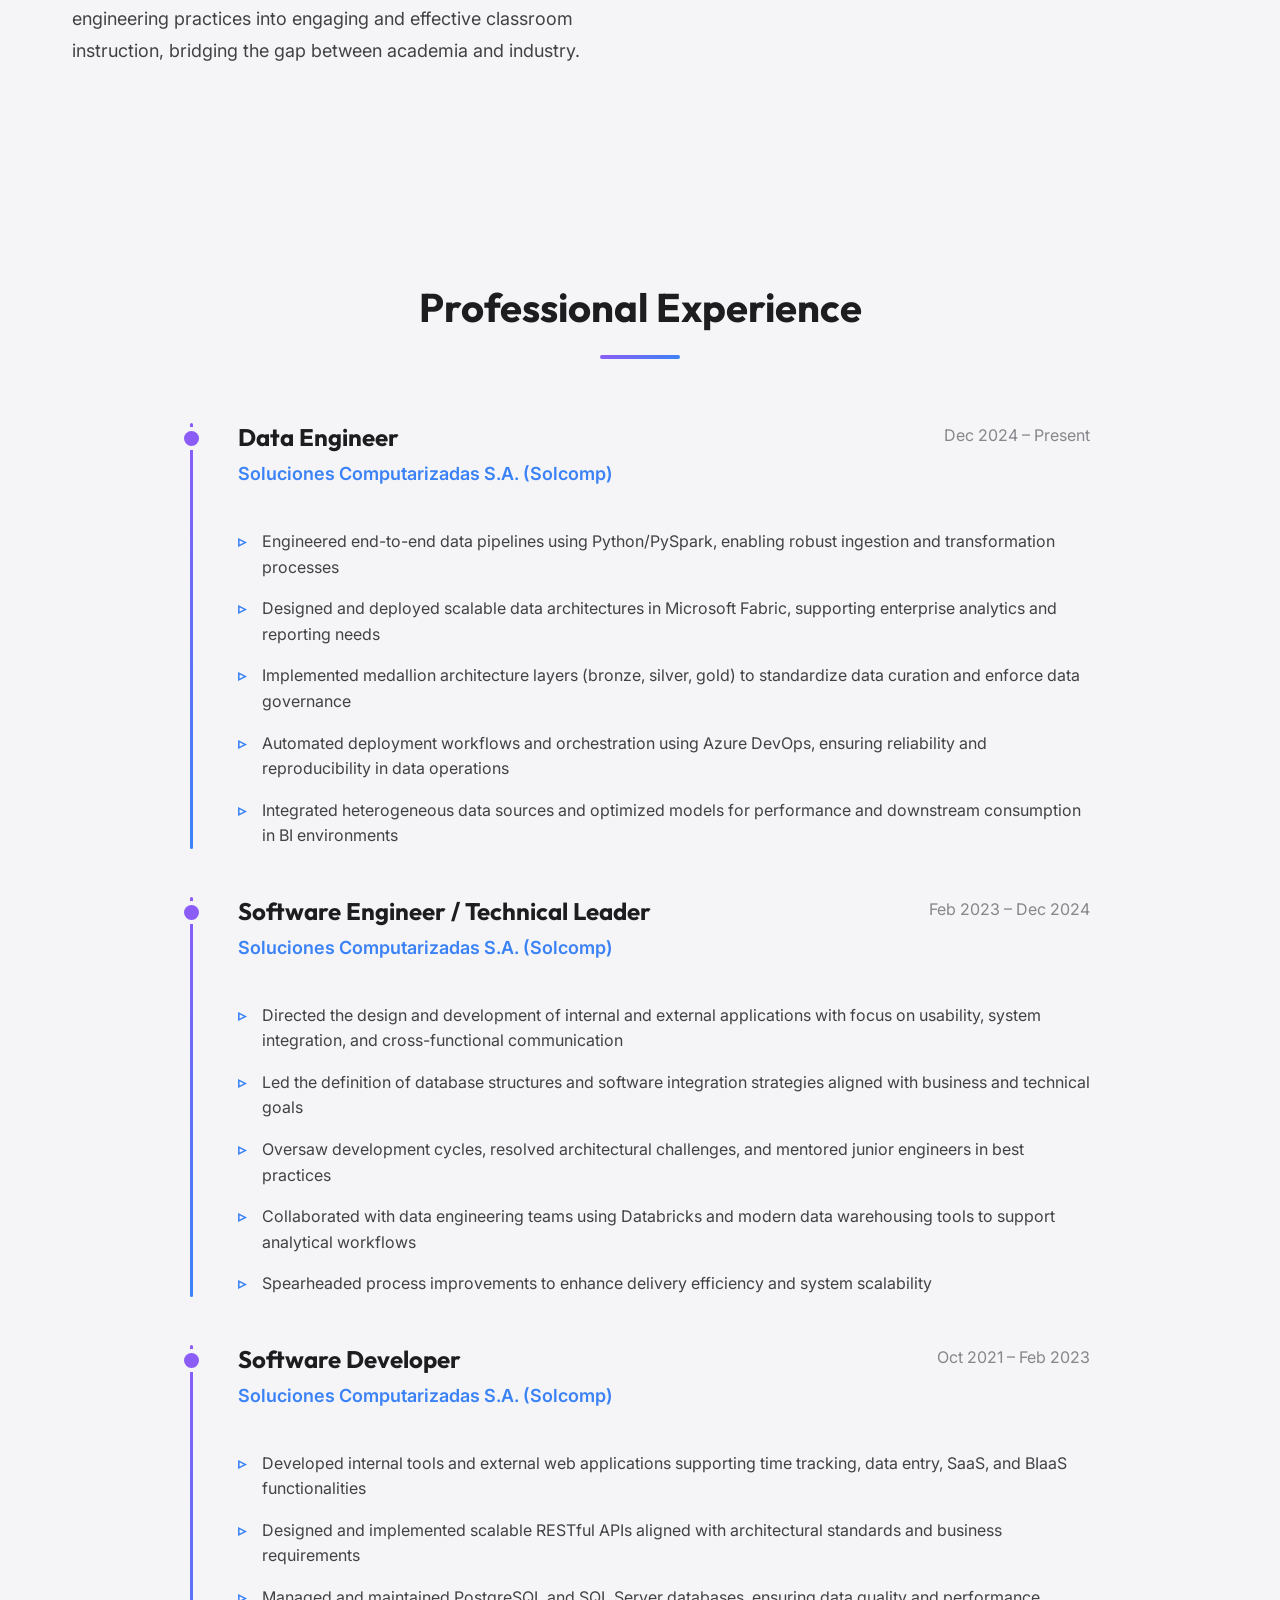
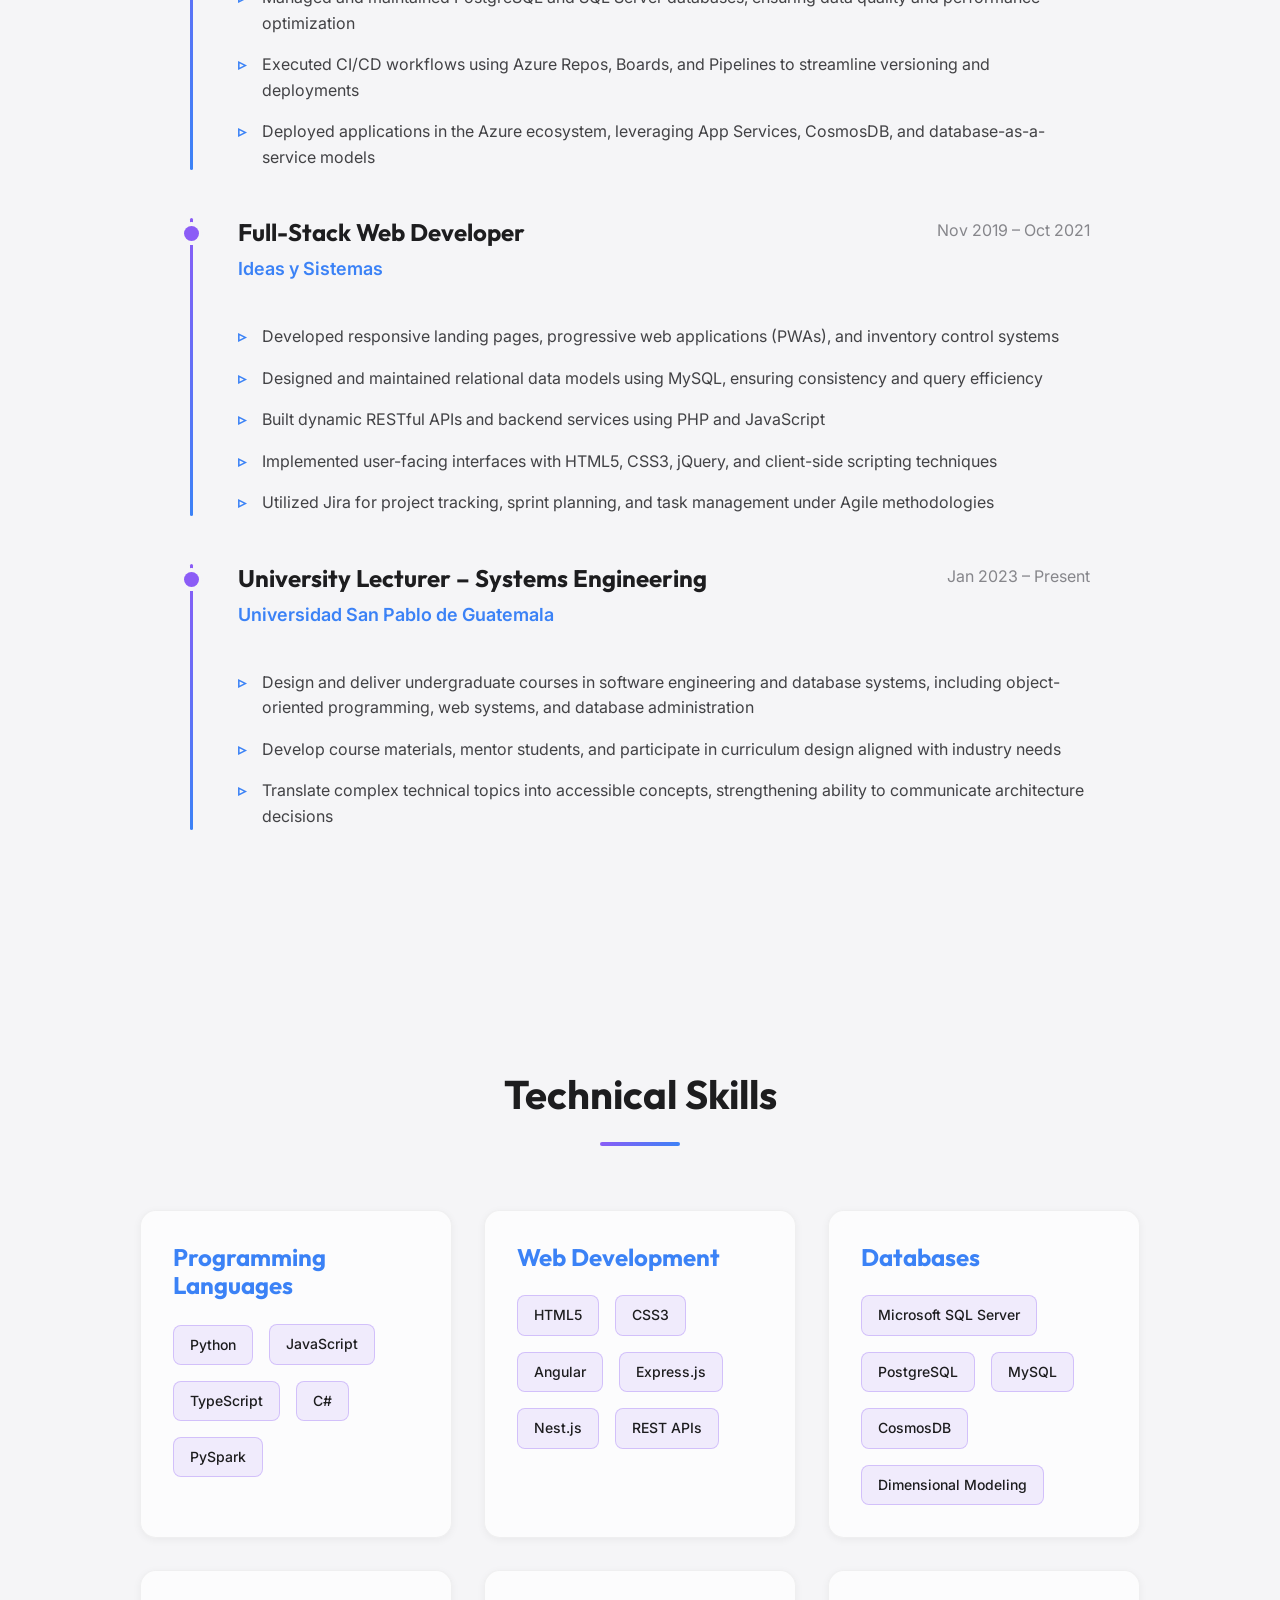
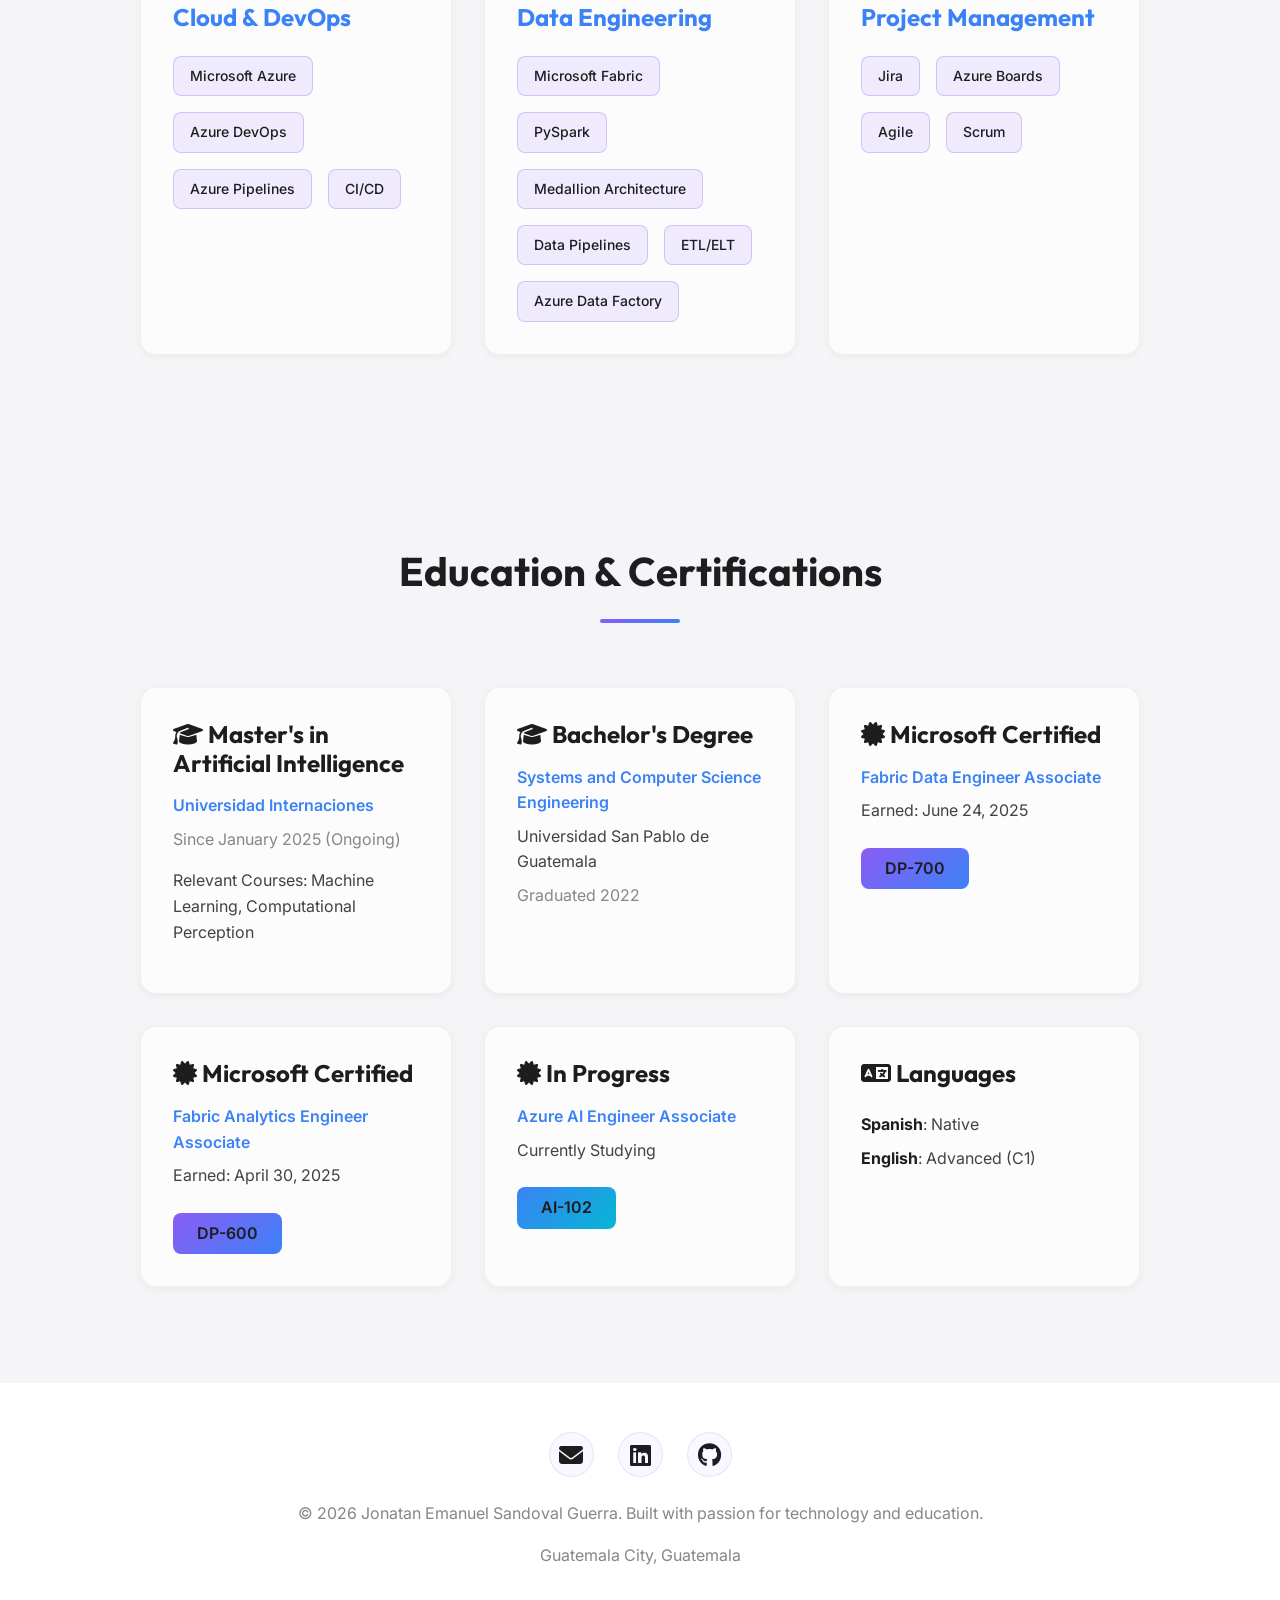
==== commit 5fe32861: "refactor: Restructure navigation toggle and control buttons into a new `nav-actions` container with " ====
--- a/portfolio.html
+++ b/portfolio.html
@@ -58,11 +58,7 @@
     <nav class="navbar" id="navbar">
         <div class="container nav-container">
             <a href="#home" class="nav-logo">JS</a>
-            <button class="nav-toggle" id="navToggle" aria-label="Toggle navigation">
-                <span></span>
-                <span></span>
-                <span></span>
-            </button>
+            
             <ul class="nav-menu" id="navMenu">
                 <li><a href="#home" class="nav-link" data-i18n="nav-home">Home</a></li>
                 <li><a href="#about" class="nav-link" data-i18n="nav-about">About</a></li>
@@ -70,10 +66,18 @@
                 <li><a href="#skills" class="nav-link" data-i18n="nav-skills">Skills</a></li>
                 <li><a href="#education" class="nav-link" data-i18n="nav-education">Education</a></li>
             </ul>
-            <div class="nav-controls">
-                <button class="control-btn lang-btn" id="langToggle" aria-label="Toggle language">EN</button>
-                <button class="control-btn" id="themeToggle" aria-label="Toggle theme">
-                    <i class="fas fa-moon"></i>
+
+            <div class="nav-actions">
+                <div class="nav-controls">
+                    <button class="control-btn lang-btn" id="langToggle" aria-label="Toggle language">EN</button>
+                    <button class="control-btn" id="themeToggle" aria-label="Toggle theme">
+                        <i class="fas fa-moon"></i>
+                    </button>
+                </div>
+                <button class="nav-toggle" id="navToggle" aria-label="Toggle navigation">
+                    <span></span>
+                    <span></span>
+                    <span></span>
                 </button>
             </div>
         </div>
--- a/styles.css
+++ b/styles.css
@@ -114,11 +114,16 @@
 }
 
 /* Toggles Styles */
+.nav-actions {
+  display: flex;
+  align-items: center;
+  gap: var(--spacing-md);
+}
+
 .nav-controls {
   display: flex;
   align-items: center;
   gap: var(--spacing-sm);
-  margin-left: var(--spacing-lg);
 }
 
 .control-btn {
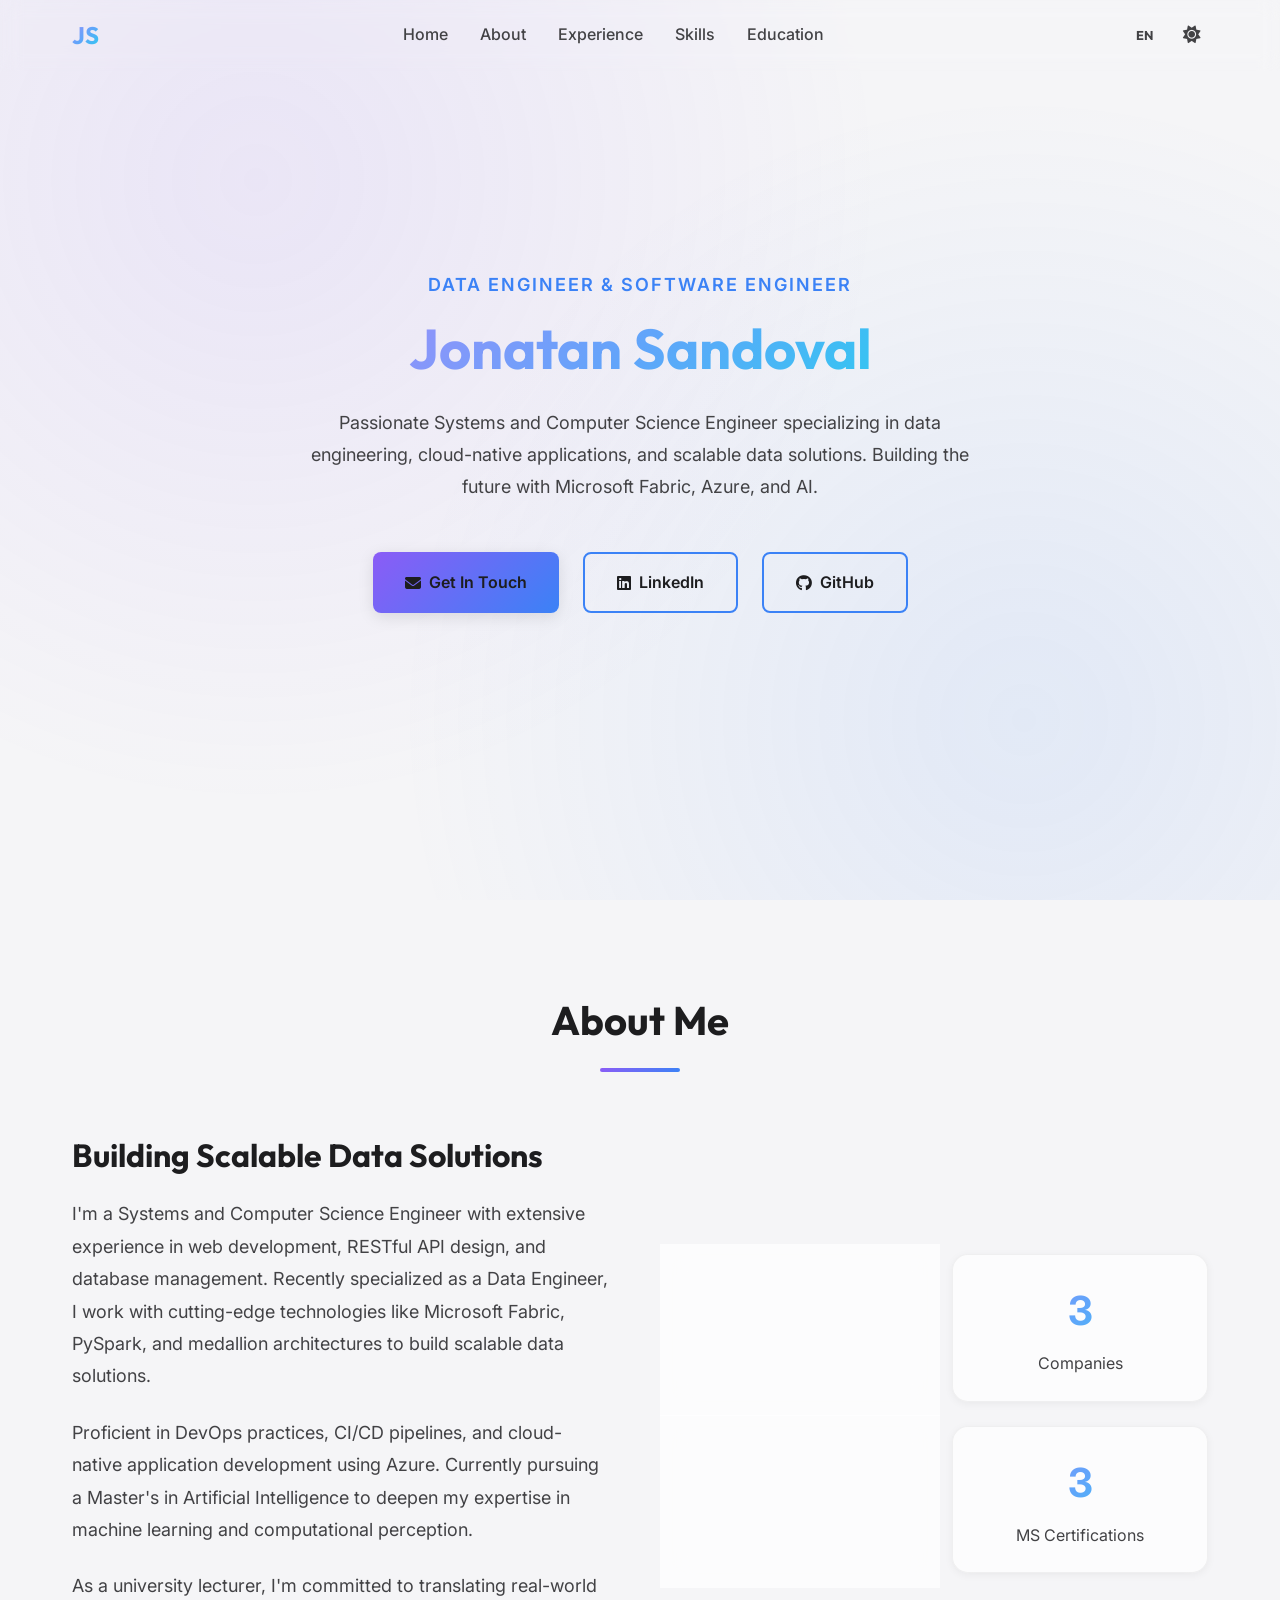
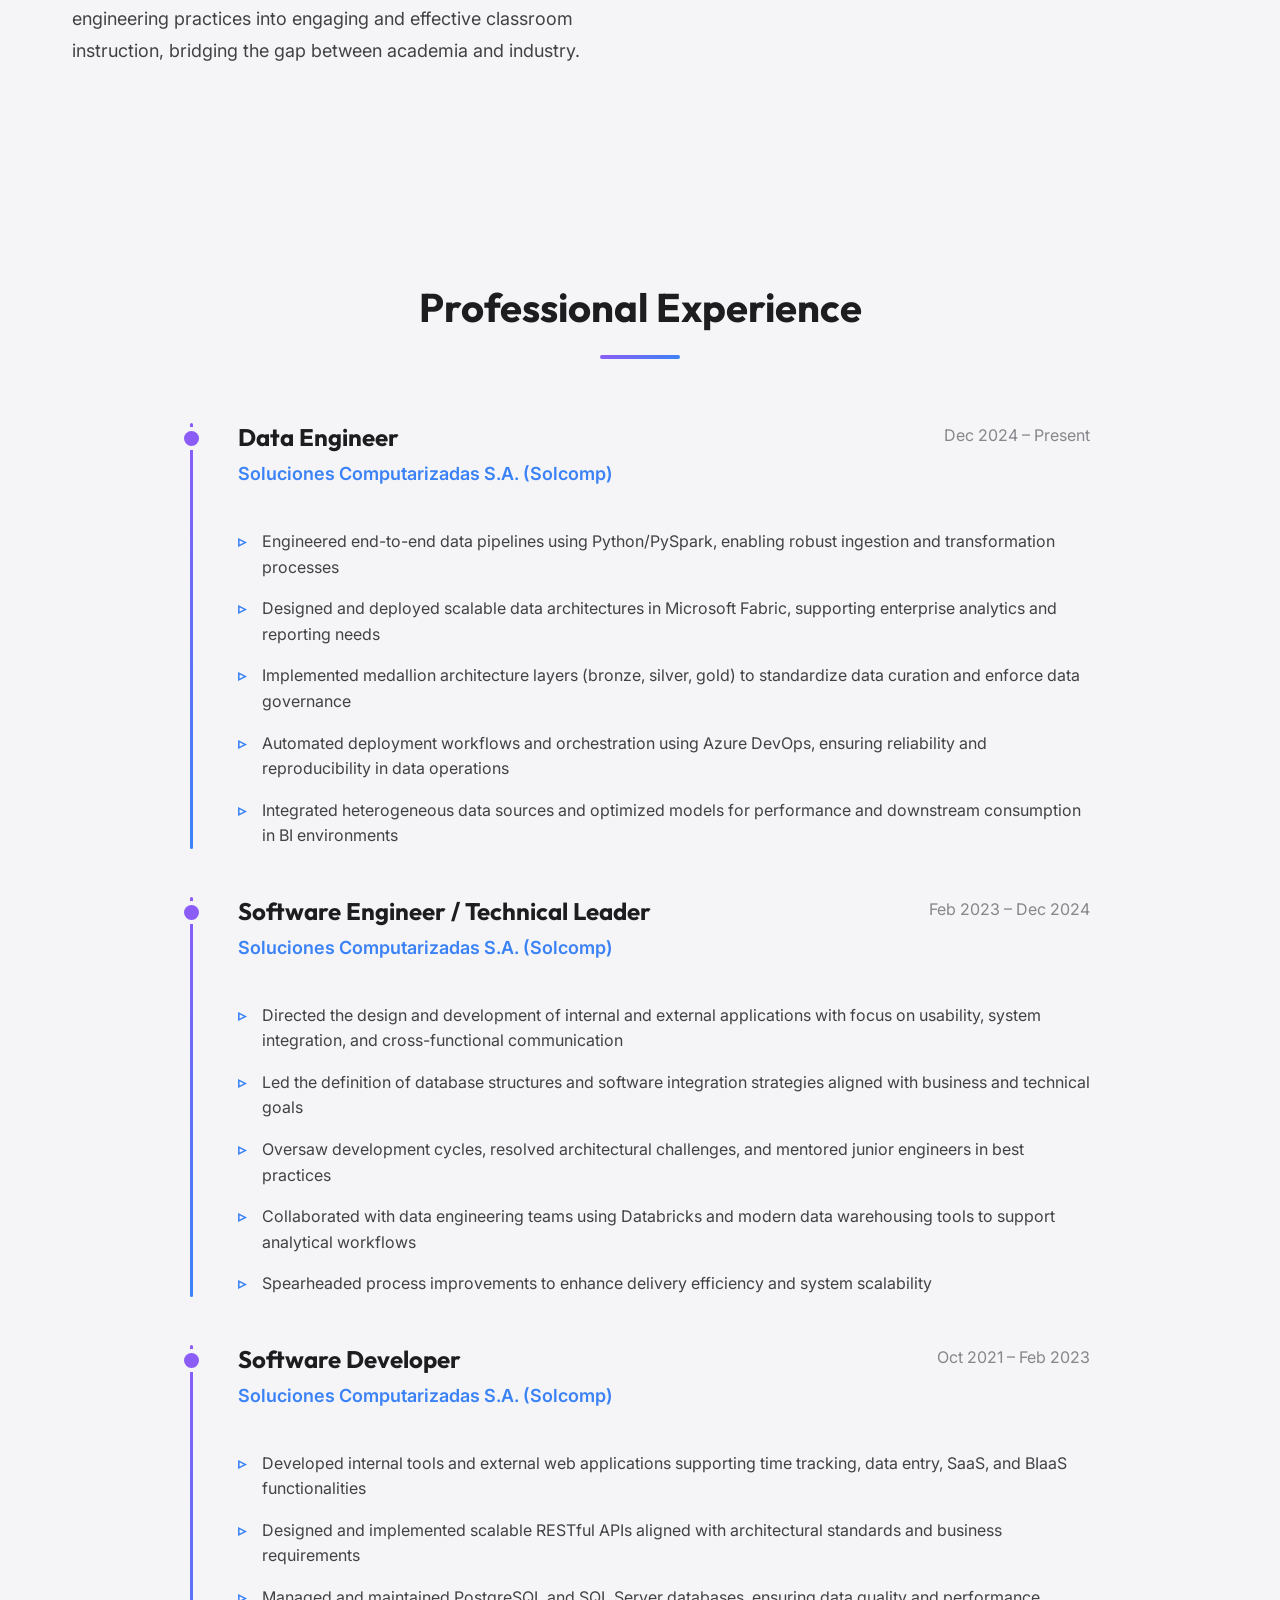
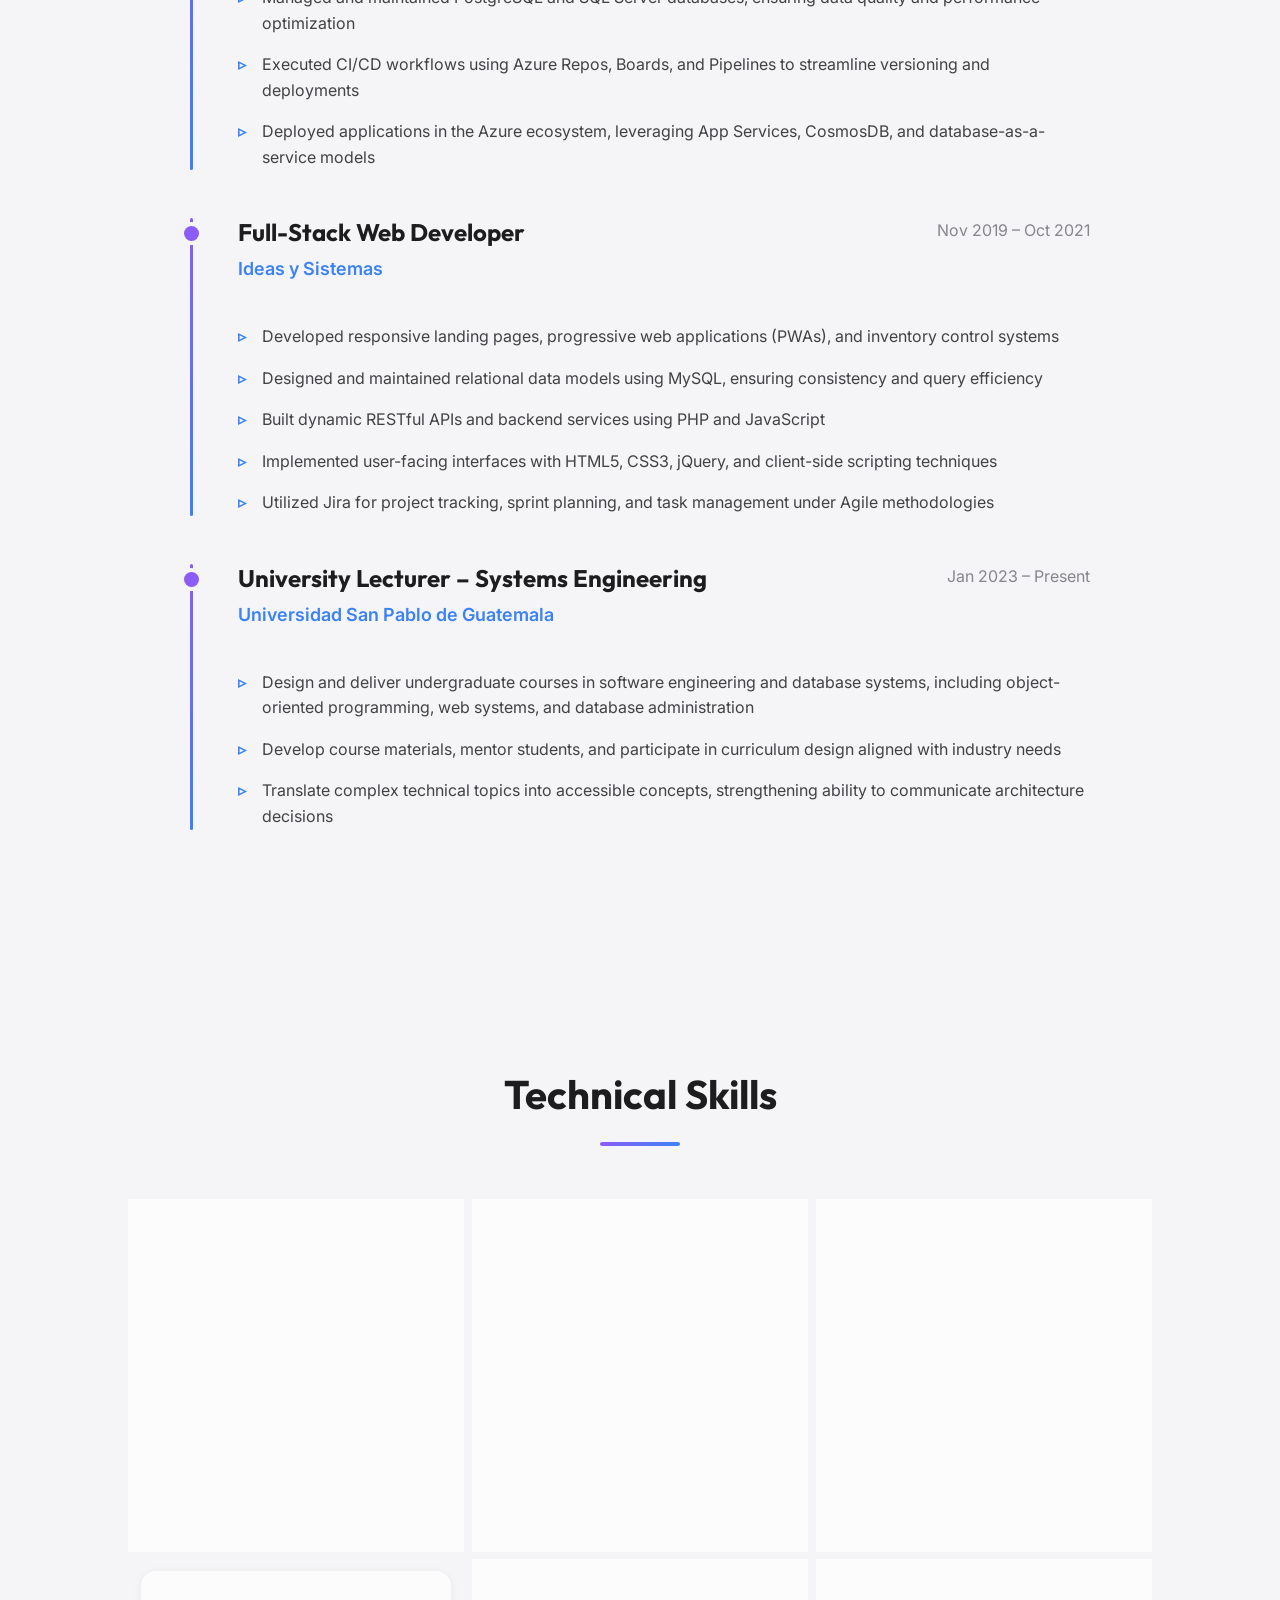
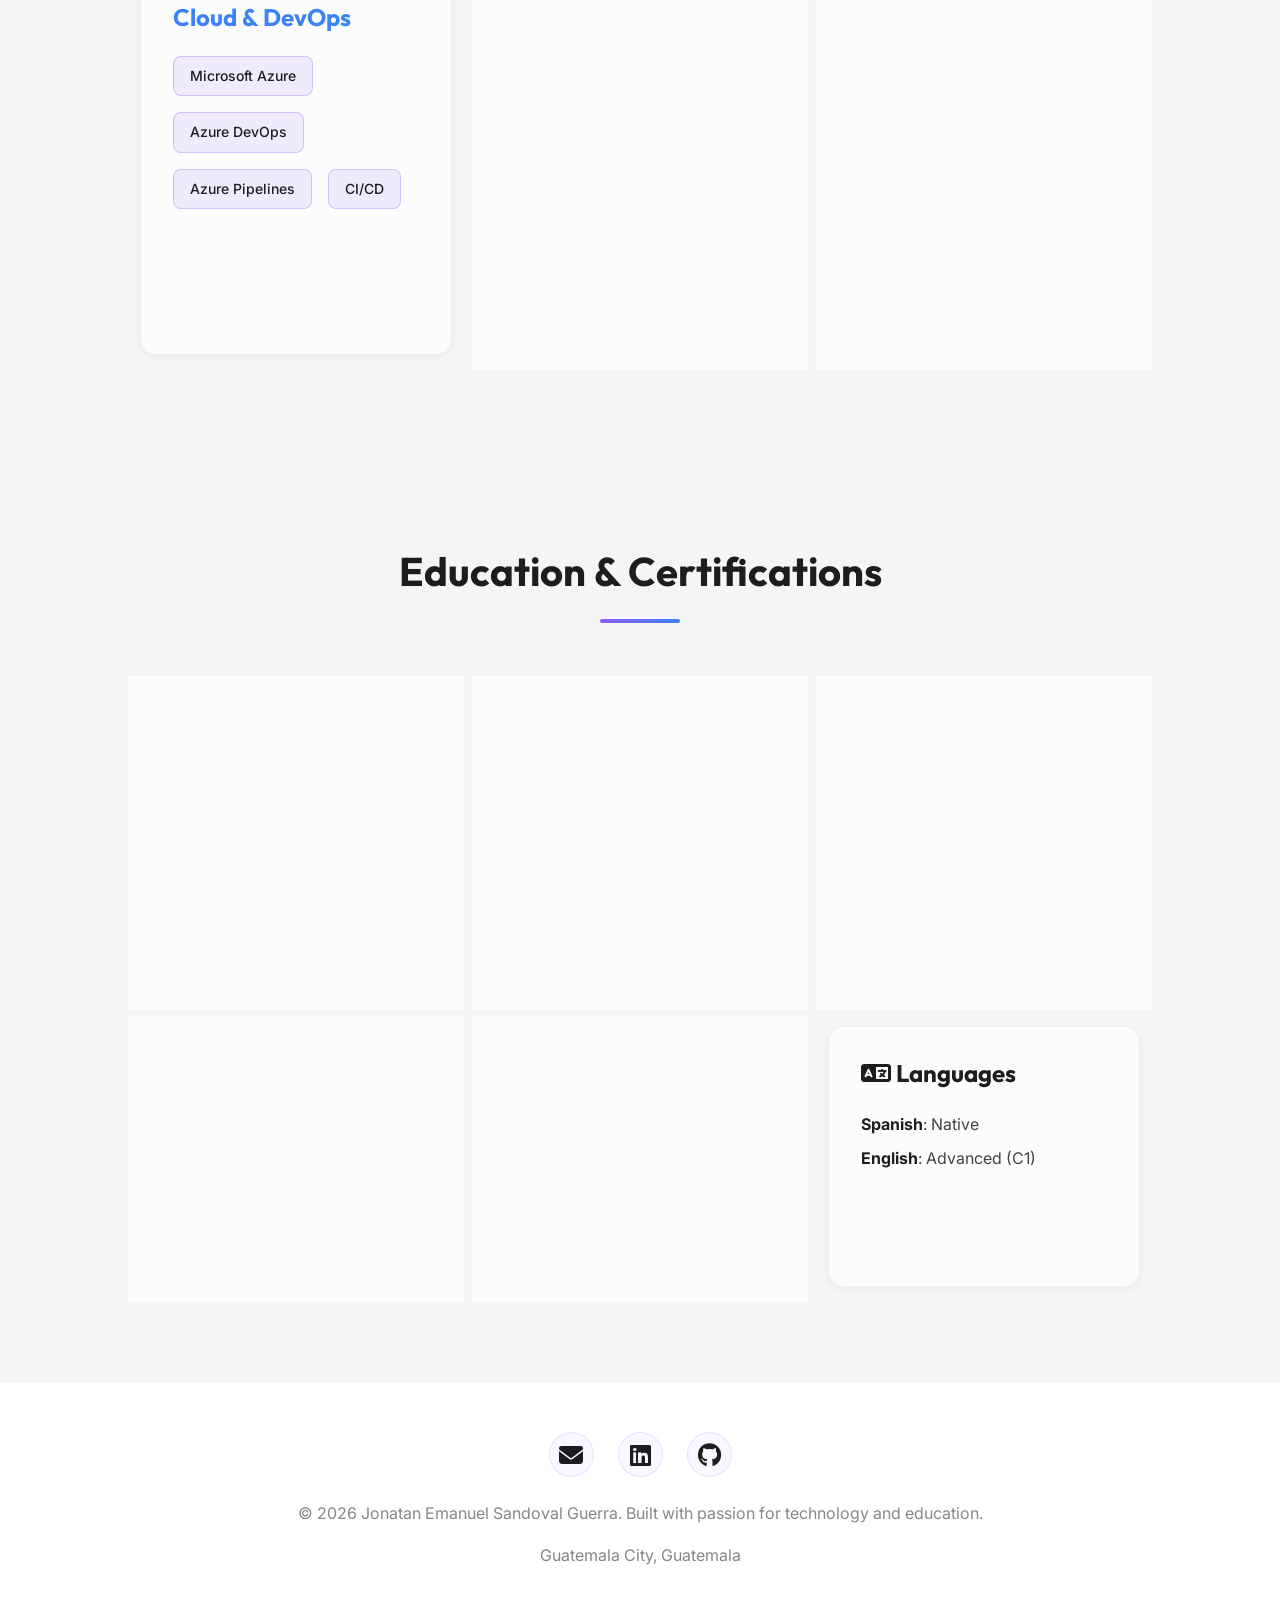
==== commit b0685927: "feat: Convert certification badges to external links and add corresponding hover styles." ====
--- a/portfolio.html
+++ b/portfolio.html
@@ -348,14 +348,14 @@
                     <h3><i class="fas fa-certificate"></i> <span data-i18n="microsoft-certified">Microsoft Certified</span></h3>
                     <p class="education-degree" data-i18n="fde-associate">Fabric Data Engineer Associate</p>
                     <p style="color: var(--color-text-secondary); margin-bottom: var(--spacing-xs);"><span data-i18n="earned">Earned</span>: June 24, 2025</p>
-                    <span class="certification-badge">DP-700</span>
+                    <a href="https://learn.microsoft.com/api/credentials/share/en-us/JESG0502/D02C3E2F368F618F?sharingId=F29A82EB57DB2E87" target="_blank" rel="noopener noreferrer" class="certification-badge">DP-700</a>
                 </div>
 
                 <div class="education-card card">
                     <h3><i class="fas fa-certificate"></i> <span data-i18n="microsoft-certified">Microsoft Certified</span></h3>
                     <p class="education-degree" data-i18n="fae-associate">Fabric Analytics Engineer Associate</p>
                     <p style="color: var(--color-text-secondary); margin-bottom: var(--spacing-xs);"><span data-i18n="earned">Earned</span>: April 30, 2025</p>
-                    <span class="certification-badge">DP-600</span>
+                    <a href="https://learn.microsoft.com/api/credentials/share/en-us/JESG0502/E774B3B340972DD7?sharingId=F29A82EB57DB2E87" target="_blank" rel="noopener noreferrer" class="certification-badge">DP-600</a>
                 </div>
 
                 <div class="education-card card">
--- a/styles.css
+++ b/styles.css
@@ -637,6 +637,14 @@
   font-weight: 600;
   font-size: var(--font-size-sm);
   margin-top: var(--spacing-sm);
+  text-decoration: none;
+  transition: all var(--transition-fast);
+}
+
+a.certification-badge:hover {
+  transform: translateY(-2px);
+  box-shadow: 0 4px 12px rgba(139, 92, 246, 0.4);
+  filter: brightness(1.1);
 }
 
 /* ===== FOOTER ===== */
